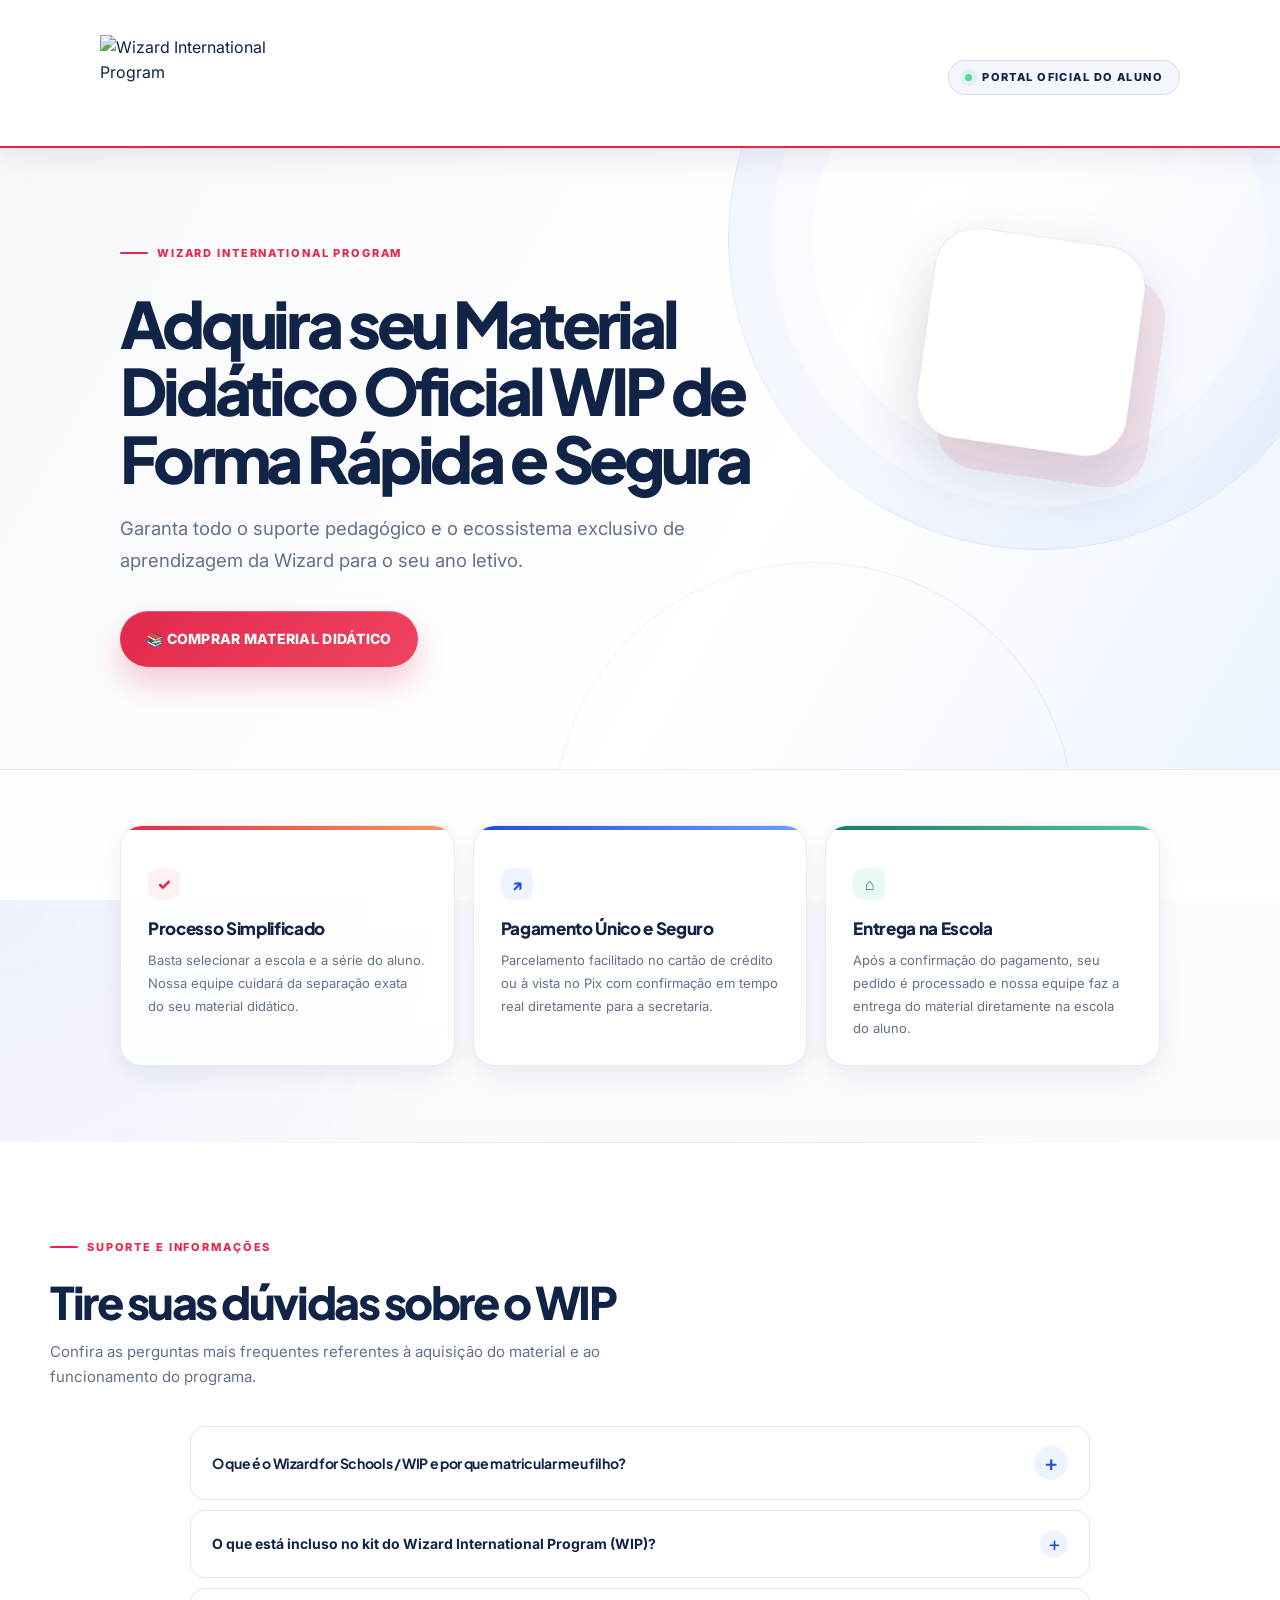
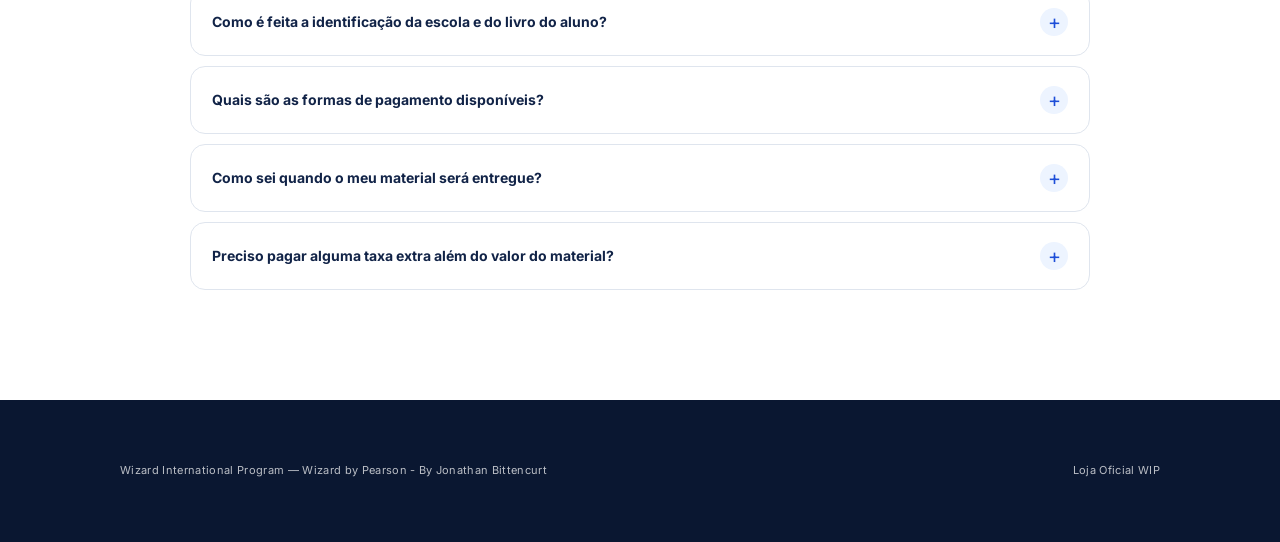
==== compramatricula.html @ 01f7ece7 "aaa" ====
<!DOCTYPE html>
<html lang="pt-BR">

<head>
  <meta charset="UTF-8">
  <meta name="viewport" content="width=device-width, initial-scale=1.0">
  <title>Material Didático WIP | Wizard by Pearson</title>
  <link rel="preconnect" href="https://fonts.googleapis.com">
  <link rel="preconnect" href="https://fonts.gstatic.com" crossorigin>
  <link
    href="https://fonts.googleapis.com/css2?family=Inter:wght@400;500;600;700&family=Plus+Jakarta+Sans:wght@600;700;800&display=swap"
    rel="stylesheet">
  <style>
    /* Landing Page Styles */
    .hero-landing {
      padding: 60px 20px 80px;
      background: linear-gradient(180deg, #f8fafc 0%, #ffffff 100%);
      text-align: center;
      border-bottom: 1px solid var(--line);
    }

    .hero-landing h1 {
      font-size: 36px;
      color: var(--navy);
      line-height: 1.25;
      max-width: 720px;
      margin: 16px auto;
    }

    .hero-landing p {
      font-size: 18px;
      color: var(--gray);
      max-width: 600px;
      margin: 0 auto 32px;
    }

    .cta-button {
      display: inline-block;
      background: var(--red);
      color: #ffffff;
      font-weight: 800;
      font-size: 16px;
      padding: 18px 36px;
      border-radius: 50px;
      text-decoration: none;
      box-shadow: 0 10px 25px rgba(220, 38, 38, 0.25);
      transition: transform 0.2s, box-shadow 0.2s;
      border: none;
      cursor: pointer;
    }

    .cta-button:hover {
      transform: translateY(-2px);
      box-shadow: 0 14px 30px rgba(220, 38, 38, 0.35);
    }

    .features-grid {
      display: grid;
      grid-template-columns: repeat(auto-fit, minmax(280px, 1fr));
      gap: 30px;
      padding: 60px 20px;
    }

    .feature-card {
      background: #ffffff;
      border: 1px solid var(--line);
      border-radius: var(--radius);
      padding: 28px;
      box-shadow: var(--shadow-sm);
    }

    .feature-card h3 {
      font-size: 18px;
      color: var(--navy);
      margin-bottom: 10px;
    }

    .feature-card p {
      font-size: 14px;
      color: var(--gray);
    }

    /* Modal de Cadastro */
    .modal-overlay {
      position: fixed;
      top: 0;
      left: 0;
      right: 0;
      bottom: 0;
      background: rgba(15, 23, 42, 0.6);
      backdrop-filter: blur(4px);
      display: none;
      align-items: center;
      justify-content: center;
      padding: 20px;
      z-index: 1000;
    }

    .modal-overlay.active {
      display: flex;
    }

    .modal-content {
      background: #ffffff;
      border-radius: var(--radius);
      padding: 32px;
      max-width: 520px;
      width: 100%;
      max-height: 90vh;
      overflow-y: auto;
      position: relative;
      box-shadow: var(--shadow-md);
    }

    .modal-close {
      position: absolute;
      top: 16px;
      right: 20px;
      background: none;
      border: none;
      font-size: 24px;
      cursor: pointer;
      color: var(--gray);
    }
  </style>
  <link rel="stylesheet" href="styles.css">
</head>

<body>

  <header>
    <div class="wrap nav">
      <a href="index.html" class="logo">
        <img src="images/logodaWIP.png" alt="Wizard International Program" style="height: 85px; width: auto;" />
      </a>
      <span class="track-pill">Portal Oficial do Aluno</span>
    </div>
  </header>

  <!-- SEÇÃO HERO DA LANDING PAGE -->
  <section class="hero-landing">
    <div class="wrap">
      <span class="eyebrow">Wizard International Program</span>
      <h1>Adquira seu Material Didático Oficial WIP de Forma Rápida e Segura</h1>
      <p>Garanta todo o suporte pedagógico e o ecossistema exclusivo de aprendizagem da Wizard para o seu ano letivo.
      </p>
      <button onclick="abrirModalCadastro()" class="cta-button">📚 COMPRAR MATERIAL DIDÁTICO</button>
    </div>
  </section>

  <!-- SEÇÃO DE INFORMAÇÕES / DIFERENCIAIS -->
  <main class="wrap">
    <div class="features-grid">
      <div class="feature-card">
        <h3>Processo Simplificado</h3>
        <p>Basta selecionar a escola e a série do aluno. Nossa equipe cuidará da separação exata do seu material
          didático.</p>
      </div>
      <div class="feature-card">
        <h3>Pagamento Único e Seguro</h3>
        <p>Parcelamento facilitado no cartão de crédito ou à vista no Pix com confirmação em tempo real diretamente para
          a secretaria.</p>
      </div>
      <div class="feature-card">
        <h3>Entrega na Escola</h3>
        <p>Após a confirmação do pagamento, seu pedido é processado e nossa equipe faz a entrega do material diretamente
          na escola do aluno.</p>
      </div>
    </div>
  </main>

  <!-- MODAL COM O FORMULÁRIO DE CADASTRO -->
  <div id="modal-cadastro" class="modal-overlay">
    <div class="modal-content">
      <button class="modal-close" onclick="fecharModalCadastro()">&times;</button>
      <h2 style="font-size: 22px; font-weight: 700; color: var(--navy); margin-bottom: 8px;">Cadastro do Aluno</h2>
      <p style="font-size: 14px; color: var(--gray); margin-bottom: 24px;">Preencha os dados abaixo para identificarmos
        seu pagamento na secretaria.</p>

      <form id="student-register-form" class="card-form" onsubmit="salvarCadastroEIrParaCheckout(event)" novalidate>
        <div style="margin-bottom: 16px;">
          <label for="student-name">Nome completo do aluno *</label>
          <input type="text" id="student-name" placeholder="Ex: João Silva" required>
        </div>

        <div class="row-2" style="margin-bottom: 16px;">
          <div>
            <label for="student-cpf">CPF *</label>
            <input type="text" id="student-cpf" placeholder="000.000.000-00" maxlength="14" required>
          </div>
          <div>
            <label for="student-dob">Data de nascimento *</label>
            <input type="date" id="student-dob" required>
          </div>
        </div>

        <div class="row-2" style="margin-bottom: 16px;">
          <div>
            <label for="unidade">Escola *</label>
            <select id="unidade" name="unidade" required>
              <option value="" disabled selected>Selecione...</option>
              <option value="Escola Fundamental 1">Escola Fundamental</option>
              <!-- Adicione novas opções de escolas aqui -->
            </select>
          </div>
          <div>
            <label for="livro-aluno">Livro do aluno *</label>
            <select id="livro-aluno" name="livro-aluno" required>
              <option value="" disabled selected>Selecione...</option>
              <option value="1º ANO">1º ANO</option>
              <option value="2º ANO">2º ANO</option>
              <option value="3º ANO">3º ANO</option>
              <option value="4º ANO">4º ANO</option>
              <option value="5º ANO">5º ANO</option>
            </select>
          </div>
        </div>

        <div style="border-top: 1px solid var(--line); margin: 20px 0; padding-top: 20px;">
          <div style="margin-bottom: 16px;">
            <label for="resp-name">Nome do responsável *</label>
            <input type="text" id="resp-name" placeholder="Ex: Maria Silva" required>
          </div>

          <div class="row-2">
            <div>
              <label for="resp-phone">WhatsApp *</label>
              <input type="text" id="resp-phone" placeholder="(00) 00000-0000" maxlength="15" required>
            </div>
            <div>
              <label for="resp-email">E-mail *</label>
              <input type="email" id="resp-email" placeholder="seu@email.com" required>
            </div>
          </div>
        </div>

        <button type="submit" class="btn-pay"
          style="margin-top: 15px; width: 100%; font-weight: 800; text-transform: uppercase;">CONTINUAR PARA PAGAMENTO
          →</button>
      </form>
    </div>
  </div>

  <!-- SEÇÃO DE FAQ (TIRE SUAS DÚVIDAS) -->
  <section class="faq-section">
    <div class="wrap">
      <div class="faq-header">
        <span class="section-tag">SUPORTE E INFORMAÇÕES</span>
        <h2>Tire suas dúvidas sobre o WIP</h2>
        <p>Confira as perguntas mais frequentes referentes à aquisição do material e ao funcionamento do programa.</p>
      </div>

      <!-- SEÇÃO: O QUE É O WIP -->
      <section class="wip-about-section">
        <div class="wrap">
          <div class="wip-about-card collapsed">
            <div class="wip-about-header" onclick="toggleWipAccordion()" style="cursor: pointer;">
              <h2>O que é o Wizard for Schools / WIP e por que matricular meu filho?</h2>
              <span class="wip-toggle-icon" id="wipIcon">+</span>
            </div>

            <p class="wip-about-desc">
              O <strong>Wizards for Schools</strong> (também conhecido como <strong>WIP - Wizard International
                Program</strong>) é um programa de carga horária estendida de inglês com metodologia desenvolvida para
              atender desde a <strong>Educação Infantil ao Ensino Médio</strong>, ensinando as 4 habilidades do idioma
              com autonomia desde as primeiras aulas.
            </p>

            <div class="wip-grid">
              <div class="wip-feature-box">
                <div class="wip-icon-wrapper">
                  <svg viewBox="0 0 24 24" fill="none" stroke="currentColor" stroke-width="2">
                    <path d="M13 2L3 14h9l-1 8 10-12h-9l1-8z" />
                  </svg>
                </div>
                <div>
                  <h3>Resultados Rápidos</h3>
                  <p>Resultados mensuráveis e perceptíveis no progresso do aluno.</p>
                </div>
              </div>

              <div class="wip-feature-box">
                <div class="wip-icon-wrapper">
                  <svg viewBox="0 0 24 24" fill="none" stroke="currentColor" stroke-width="2">
                    <circle cx="12" cy="12" r="10" />
                    <polyline points="12 6 12 12 16 14" />
                  </svg>
                </div>
                <div>
                  <h3>Imersão Cultural</h3>
                  <p>Aulas dinâmicas com imersão cultural até 5x na semana.</p>
                </div>
              </div>

              <div class="wip-feature-box">
                <div class="wip-icon-wrapper">
                  <svg viewBox="0 0 24 24" fill="none" stroke="currentColor" stroke-width="2">
                    <path d="M3 9l9-7 9 7v11a2 2 0 0 1-2 2H5a2 2 0 0 1-2-2z" />
                    <polyline points="9 22 9 12 15 12 15 22" />
                  </svg>
                </div>
                <div>
                  <h3>Comodidade Total</h3>
                  <p>Aulas com qualidade Wizard diretamente dentro da escola.</p>
                </div>
              </div>

              <div class="wip-feature-box">
                <div class="wip-icon-wrapper">
                  <svg viewBox="0 0 24 24" fill="none" stroke="currentColor" stroke-width="2">
                    <polygon
                      points="12 2 15.09 8.26 22 9.27 17 14.14 18.18 21.02 12 17.77 5.82 21.02 7 14.14 2 9.27 8.91 8.26 12 2" />
                  </svg>
                </div>
                <div>
                  <h3>Metodologia Exclusiva</h3>
                  <p>Metodologia comprovada da Wizard by Pearson.</p>
                </div>
              </div>

              <div class="wip-feature-box">
                <div class="wip-icon-wrapper">
                  <svg viewBox="0 0 24 24" fill="none" stroke="currentColor" stroke-width="2">
                    <path d="M17 21v-2a4 4 0 0 0-4-4H5a4 4 0 0 0-4 4v2" />
                    <circle cx="9" cy="7" r="4" />
                    <path d="M23 21v-2a4 4 0 0 0-3-3.87" />
                    <path d="M16 3.13a4 4 0 0 1 0 7.75" />
                  </svg>
                </div>
                <div>
                  <h3>Professores Qualificados</h3>
                  <p>Corpo docente treinado pela equipe pedagógica da Wizard.</p>
                </div>
              </div>

              <div class="wip-feature-box">
                <div class="wip-icon-wrapper">
                  <svg viewBox="0 0 24 24" fill="none" stroke="currentColor" stroke-width="2">
                    <path d="M12 22s8-4 8-10V5l-8-3-8 3v7c0 6 8 10 8 10z" />
                  </svg>
                </div>
                <div>
                  <h3>Avaliação Internacional</h3>
                  <p>Testes de acompanhamento e certificação do progresso do inglês.</p>
                </div>
              </div>
            </div>

            <div class="wip-highlight-card">
              <div class="wip-highlight-title">
                <svg viewBox="0 0 24 24" fill="none" stroke="currentColor" stroke-width="2">
                  <path
                    d="M8.5 14.5A2.5 2.5 0 0 0 11 12c0-1.38-.5-2-1-3-1.072-2.143-.224-4.054 2-6 .5 2.5 2 4.9 4 6.5 2 1.6 3 3.5 3 5.5a7 7 0 1 1-14 0c0-1.153.433-2.294 1-3a2.5 2.5 0 0 0 2.5 2.5z" />
                </svg>
                Tudo isso sem sair da escola!
              </div>
              <p>O Wizards for Schools facilita a adaptação à rotina escolar, garantindo ensino de qualidade e um futuro
                repleto de oportunidades.</p>
            </div>

          </div>
        </div>
      </section>

      <div class="faq-container">
        <div class="faq-item">
          <button class="faq-question" onclick="toggleFaq(this)">
            <span>O que está incluso no kit do Wizard International Program (WIP)?</span>
            <span class="faq-icon">+</span>
          </button>
          <div class="faq-answer">
            <p>O kit contempla todo o material didático exclusivo utilizado ao longo do módulo do programa WIP,
              garantindo que o aluno acompanhe as aulas de forma completa com conteúdo oficial Pearson.</p>
          </div>
        </div>

        <div class="faq-item">
          <button class="faq-question" onclick="toggleFaq(this)">
            <span>Como é feita a identificação da escola e do livro do aluno?</span>
            <span class="faq-icon">+</span>
          </button>
          <div class="faq-answer">
            <p>No momento da solicitação neste portal, você informa o nome do aluno, seleciona a Escola e o livro
              correspondente a classificação(1º ao 5º). Com esses dados, nossa equipe faz a validação e organiza a
              entrega diretamente na escola.</p>
          </div>
        </div>

        <div class="faq-item">
          <button class="faq-question" onclick="toggleFaq(this)">
            <span>Quais são as formas de pagamento disponíveis?</span>
            <span class="faq-icon">+</span>
          </button>
          <div class="faq-answer">
            <p>Você pode realizar o pagamento único de forma simples e rápida através de PIX com aprovação imediata ou
              via Cartão de Crédito na tela de checkout.</p>
          </div>
        </div>

        <div class="faq-item">
          <button class="faq-question" onclick="toggleFaq(this)">
            <span>Como sei quando o meu material será entregue?</span>
            <span class="faq-icon">+</span>
          </button>
          <div class="faq-answer">
            <p>Assim que o pagamento for confirmado, o material didático será preparado para entrega diretamente na
              escola aluno.</p>
          </div>
        </div>

        <div class="faq-item">
          <button class="faq-question" onclick="toggleFaq(this)">
            <span>Preciso pagar alguma taxa extra além do valor do material?</span>
            <span class="faq-icon">+</span>
          </button>
          <div class="faq-answer">
            <p>Não. O valor pago durante este procedimento cobre integralmente a taxa do material didático selecionado,
              sem nenhum custo oculto adicional.</p>
          </div>
        </div>
      </div>
    </div>
  </section>

  <footer>
    <div class="wrap footer-row">
      <span>Wizard International Program — Wizard by Pearson - By Jonathan Bittencurt</span>
      <span>Loja Oficial WIP</span>
    </div>
  </footer>

  <script>
    function abrirModalCadastro() {
      document.getElementById('modal-cadastro').classList.add('active');
    }

    function fecharModalCadastro() {
      document.getElementById('modal-cadastro').classList.remove('active');
    }

    // Máscaras rápidas
    document.getElementById('student-cpf').addEventListener('input', e => {
      let v = e.target.value.replace(/\D/g, '');
      v = v.replace(/(\d{3})(\d)/, '$1.$2');
      v = v.replace(/(\d{3})(\d)/, '$1.$2');
      v = v.replace(/(\d{3})(\d{1,2})$/, '$1-$2');
      e.target.value = v;
    });

    document.getElementById('resp-phone').addEventListener('input', e => {
      let v = e.target.value.replace(/\D/g, '');
      v = v.replace(/^(\d{2})(\d)/g, '($1) $2');
      v = v.replace(/(\d{5})(\d)/, '$1-$2');
      e.target.value = v;
    });

    function salvarCadastroEIrParaCheckout(e) {
      e.preventDefault();
      const form = document.getElementById('student-register-form');
      const inputs = form.querySelectorAll('input, select');
      let valido = true;

      inputs.forEach(input => {
        if (!input.value.trim()) {
          input.style.borderColor = 'var(--red)';
          valido = false;
        } else {
          input.style.borderColor = 'var(--line)';
        }
      });
      if (!valido) return;

      const alunoData = {
        nome: document.getElementById('student-name').value,
        cpf: document.getElementById('student-cpf').value,
        nascimento: document.getElementById('student-dob').value,
        escola: document.getElementById('unidade').value,
        livro: document.getElementById('livro-aluno').value,
        responsavel: document.getElementById('resp-name').value,
        whatsapp: document.getElementById('resp-phone').value,
        email: document.getElementById('resp-email').value,
        dataCadastro: new Date().toLocaleDateString('pt-BR')
      };

      localStorage.setItem('aluno_pendente', JSON.stringify(alunoData));
      window.location.href = 'checkout.html';
    }

    function toggleFaq(button) {
      const item = button.parentElement;
      document.querySelectorAll('.faq-item').forEach(otherItem => {
        if (otherItem !== item) {
          otherItem.classList.remove('active');
        }
      });
      item.classList.toggle('active');
    }

    function toggleWipAccordion() {
      const card = document.querySelector('.wip-about-card');
      const icon = document.getElementById('wipIcon');
      card.classList.toggle('collapsed');
      if (card.classList.contains('collapsed')) {
        icon.innerText = '+';
      } else {
        icon.innerText = '−';
      }
    }
  </script>
</body>

</html>
---- styles.css ----
@import url(https://fonts.googleapis.com/css?family=Open+Sans);
#cssmenu,
#cssmenu ul,
#cssmenu ul li,
#cssmenu ul li a,
#cssmenu #menu-button {
  margin: 0;
  padding: 0;
  border: 0;
  list-style: none;
  line-height: 1;
  display: block;
  position: relative;
  -webkit-box-sizing: border-box;
  -moz-box-sizing: border-box;
  box-sizing: border-box;
}
#cssmenu:after,
#cssmenu > ul:after {
  content: ".";
  display: block;
  clear: both;
  visibility: hidden;
  line-height: 0;
  height: 0;
}
#cssmenu #menu-button {
  display: none;
}
#cssmenu {
  width: auto;
  font-family: 'Open Sans', sans-serif;
  line-height: 1;
  background: #ffffff;
}
#menu-line {
  position: absolute;
  top: 0;
  left: 0;
  height: 3px;
  background: #009ae1;
  -webkit-transition: all 0.25s ease-out;
  -moz-transition: all 0.25s ease-out;
  -ms-transition: all 0.25s ease-out;
  -o-transition: all 0.25s ease-out;
  transition: all 0.25s ease-out;
}

#cssmenu > ul > li > a {
  padding: 20px;
  font-size: 14px;
  text-decoration: none;
  text-transform: uppercase;
  font-weight: bold;
  text-align: center;
  color: #000000;
  -webkit-transition: color .2s ease;
  -moz-transition: color .2s ease;
  -ms-transition: color .2s ease;
  -o-transition: color .2s ease;
  transition: color .2s ease;
}
#cssmenu > ul > li:hover > a,
#cssmenu > ul > li.active > a {
  color: #009ae1;
}
#cssmenu > ul > li.has-sub > a {
  padding-right: 25px;
}
#cssmenu > ul > li.has-sub > a::after {
  position: absolute;
  top: 21px;
  right: 10px;
  width: 4px;
  height: 4px;
  border-bottom: 1px solid #000000;
  border-right: 1px solid #000000;
  content: "";
  -webkit-transform: rotate(45deg);
  -moz-transform: rotate(45deg);
  -ms-transform: rotate(45deg);
  -o-transform: rotate(45deg);
  transform: rotate(45deg);
  -webkit-transition: border-color 0.2s ease;
  -moz-transition: border-color 0.2s ease;
  -ms-transition: border-color 0.2s ease;
  -o-transition: border-color 0.2s ease;
  transition: border-color 0.2s ease;
}
#cssmenu > ul > li.has-sub:hover > a::after {
  border-color: #009ae1;
}
#cssmenu ul ul {
  position: absolute;
  left: -9999px;
}
#cssmenu li:hover > ul {
  left: auto;
}
#cssmenu.align-right li:hover > ul {
  right: 0;
}
#cssmenu ul ul ul {
  margin-left: 100%;
  top: 0;
}
#cssmenu.align-right ul ul ul {
  margin-left: 0;
  margin-right: 100%;
}
#cssmenu ul ul li {
  height: 0;
  -webkit-transition: height .2s ease;
  -moz-transition: height .2s ease;
  -ms-transition: height .2s ease;
  -o-transition: height .2s ease;
  transition: height .2s ease;
}
#cssmenu ul li:hover > ul > li {
  height: 32px;
}
#cssmenu ul ul li a {
  padding: 10px 20px;
  width: 220px;
  font-size: 14px;
  background: #0b3960;
  text-decoration: none;
  color: #dddddd;
  -webkit-transition: color .2s ease;
  -moz-transition: color .2s ease;
  -ms-transition: color .2s ease;
  -o-transition: color .2s ease;
  transition: color .2s ease;
}
#cssmenu ul ul li:hover > a,
#cssmenu ul ul li a:hover {
  color: #ffffff;
}
#cssmenu ul ul li.has-sub > a::after {
  position: absolute;
  top: 13px;
  right: 10px;
  width: 4px;
  height: 4px;
  border-bottom: 1px solid #dddddd;
  border-right: 1px solid #dddddd;
  content: "";
  -webkit-transform: rotate(-45deg);
  -moz-transform: rotate(-45deg);
  -ms-transform: rotate(-45deg);
  -o-transform: rotate(-45deg);
  transform: rotate(-45deg);
  -webkit-transition: border-color 0.2s ease;
  -moz-transition: border-color 0.2s ease;
  -ms-transition: border-color 0.2s ease;
  -o-transition: border-color 0.2s ease;
  transition: border-color 0.2s ease;
}
#cssmenu.align-right ul ul li.has-sub > a::after {
  right: auto;
  left: 10px;
  border-bottom: 0;
  border-right: 0;
  border-top: 1px solid #dddddd;
  border-left: 1px solid #dddddd;
}
#cssmenu ul ul li.has-sub:hover > a::after {
  border-color: #ffffff;
}
@media all and (max-width: 768px), only screen and (-webkit-min-device-pixel-ratio: 2) and (max-width: 1024px), only screen and (min--moz-device-pixel-ratio: 2) and (max-width: 1024px), only screen and (-o-min-device-pixel-ratio: 2/1) and (max-width: 1024px), only screen and (min-device-pixel-ratio: 2) and (max-width: 1024px), only screen and (min-resolution: 192dpi) and (max-width: 1024px), only screen and (min-resolution: 2dppx) and (max-width: 1024px) {
  #cssmenu {
    width: 100%;
  }
  #cssmenu ul {
    width: 100%;
    display: none;
  }
  #cssmenu.align-center > ul,
  #cssmenu.align-right ul ul {
    text-align: left;
  }
  #cssmenu ul li,
  #cssmenu ul ul li,
  #cssmenu ul li:hover > ul > li {
    width: 100%;
    height: auto;
    border-top: 1px solid rgba(120, 120, 120, 0.15);
  }
  #cssmenu ul li a,
  #cssmenu ul ul li a {
    width: 100%;
  }
  #cssmenu > ul > li,
  #cssmenu.align-center > ul > li,
  #cssmenu.align-right > ul > li {
    float: none;
    display: block;
  }
  #cssmenu ul ul li a {
    padding: 20px 20px 20px 30px;
    font-size: 12px;
    color: #000000;
    background: none;
  }
  #cssmenu ul ul li:hover > a,
  #cssmenu ul ul li a:hover {
    color: #000000;
  }
  #cssmenu ul ul ul li a {
    padding-left: 40px;
  }
  #cssmenu ul ul,
  #cssmenu ul ul ul {
    position: relative;
    left: 0;
    right: auto;
    width: 100%;
    margin: 0;
  }
  #cssmenu > ul > li.has-sub > a::after,
  #cssmenu ul ul li.has-sub > a::after {
    display: none;
  }
  #menu-line {
    display: none;
  }
  #cssmenu #menu-button {
    display: block;
    padding: 20px;
    color: #000000;
    cursor: pointer;
    font-size: 12px;
    text-transform: uppercase;
  }
  #cssmenu #menu-button::after {
    content: '';
    position: absolute;
    top: 20px;
    right: 20px;
    display: block;
    width: 15px;
    height: 2px;
    background: #000000;
  }
  #cssmenu #menu-button::before {
    content: '';
    position: absolute;
    top: 25px;
    right: 20px;
    display: block;
    width: 15px;
    height: 3px;
    border-top: 2px solid #000000;
    border-bottom: 2px solid #000000;
  }
  #cssmenu .submenu-button {
    position: absolute;
    z-index: 10;
    right: 0;
    top: 0;
    display: block;
    border-left: 1px solid rgba(120, 120, 120, 0.15);
    height: 52px;
    width: 52px;
    cursor: pointer;
  }
  #cssmenu .submenu-button::after {
    content: '';
    position: absolute;
    top: 21px;
    left: 26px;
    display: block;
    width: 1px;
    height: 11px;
    background: #000000;
    z-index: 99;
  }
  #cssmenu .submenu-button::before {
    content: '';
    position: absolute;
    left: 21px;
    top: 26px;
    display: block;
    width: 11px;
    height: 1px;
    background: #000000;
    z-index: 99;
  }
  #cssmenu .submenu-button.submenu-opened:after {
    display: none;
  }
}
/* ============================================================
   WIP Loja — Design Corporativo Premium & Mobile Responsive
   ============================================================ */
/* Reset global e correção do rodapé colado ao final */
* {
  margin: 0;
  padding: 0;
  box-sizing: border-box;
}

html, body {
  height: 100%;
}

body {
  display: flex;
  flex-direction: column;
  min-height: 100vh;
  background-color: #0f172a; /* Mesma cor do seu footer (ou #0b1120 / #1e293b) */
}

/* O conteúdo principal cresce para empurrar o footer */
main, .hero-landing, .info-steps-section, .success-container, .admin-wrap {
  flex: 1 0 auto;
}

/* Garante que o footer fique sempre no final absoluto */
footer {
  margin-top: auto;
  width: 100%;
}
:root {
  --navy: #0a0f29;
  --navy-light: #12193e;
  --red: #e01b26;
  --bg-page: #f4f5f7;
  --card-bg: #ffffff;
  --ink: #0f172a;
  --gray: #475569;
  --gray-light: #94a3b8;
  --line: #e2e8f0;
  
  --kids-accent: #0284c7;
  --teens-accent: #e01b26;
  --adults-accent: #d97706;
  
  --radius: 12px;
  --shadow-sm: 0 1px 3px rgba(0,0,0,0.05);
  --shadow-md: 0 10px 25px -5px rgba(10, 15, 41, 0.08);
}

* {
  box-sizing: border-box;
}

html {
  scroll-behavior: smooth;
}

body {
  margin: 0;
  font-family: 'Inter', -apple-system, BlinkMacSystemFont, sans-serif;
  color: var(--ink);
  background: var(--bg-page);
  line-height: 1.6;
  -webkit-font-smoothing: antialiased;
}

h1, h2, h3 {
  font-family: 'Plus Jakarta Sans', sans-serif;
  font-weight: 800;
  line-height: 1.2;
  margin: 0;
  color: var(--navy);
  letter-spacing: -0.02em;
}

a {
  text-decoration: none;
  color: inherit;
}

.wrap {
  max-width: 1080px;
  margin: 0 auto;
  padding: 0 20px;
}

/* ================= HEADER ================= */
header {
  position: sticky;
  top: 0;
  z-index: 50;
  background: var(--navy);
  border-bottom: 4px solid var(--track-accent, var(--red));
  box-shadow: 0 4px 20px rgba(0, 0, 0, 0.2);
}

.nav {
  display: flex;
  align-items: center;
  justify-content: space-between;
  padding: 16px 0;
  gap: 12px;
}

.logo {
  display: flex;
  align-items: center;
  gap: 18px;
  height: 40px;
}

.logo-img {
  height: 30px; /* Logo maior e em destaque */
  width: auto;
  display: block;
}

.logo-word {
  font-family: 'Plus Jakarta Sans', sans-serif;
  font-weight: 800;
  font-size: 22px;
  color: #ffffff;
  padding-left: 14px;
  border-left: 2px solid rgba(255, 255, 255, 0.2);
  line-height: 1;
}

.track-pill {
  font-size: 11.5px;
  font-weight: 700;
  color: #ffffff;
  background: rgba(255, 255, 255, 0.12);
  border: 1px solid rgba(255, 255, 255, 0.2);
  padding: 6px 12px;
  border-radius: 30px;
  text-align: right;
  white-space: nowrap;
}

/* ================= HERO ================= */
.hero {
  background: linear-gradient(135deg, var(--navy) 0%, var(--navy-light) 100%);
  color: #fff;
  padding: 44px 0 52px;
}

.eyebrow {
  color: var(--track-accent, var(--kids-accent));
  font-size: 12px;
  font-weight: 700;
  text-transform: uppercase;
  letter-spacing: 0.1em;
  margin-bottom: 12px;
  display: inline-block;
}

.hero h1 {
  font-size: 28px;
  color: #ffffff;
  margin-bottom: 14px;
  max-width: 680px;
}

.hero p {
  font-size: 15px;
  color: var(--gray-light);
  max-width: 580px;
  margin: 0;
}

/* ================= CORPO PRINCIPAL ================= */
.main-content {
  padding: 32px 20px 60px;
}

.product-grid {
  display: grid;
  grid-template-columns: 1fr;
  gap: 24px;
  margin-bottom: 48px;
}

.product-details {
  background: var(--card-bg);
  padding: 28px;
  border-radius: var(--radius);
  border: 1px solid var(--line);
  box-shadow: var(--shadow-sm);
}

.product-details h2 {
  font-size: 22px;
  margin-bottom: 20px;
  border-bottom: 2px solid var(--bg-page);
  padding-bottom: 12px;
}

.feature-list {
  list-style: none;
  margin: 0;
  padding: 0;
  display: grid;
  gap: 14px;
}

.feature-list li {
  display: flex;
  gap: 12px;
  font-size: 14.5px;
  color: var(--gray);
}

.feature-list li::before {
  content: "•";
  color: var(--track-accent, var(--red));
  font-size: 20px;
  line-height: 1;
}

/* Card de Preço */
.price-card {
  background: var(--card-bg);
  border: 1px solid var(--line);
  padding: 28px;
  border-radius: var(--radius);
  box-shadow: var(--shadow-md);
  position: relative;
  overflow: hidden;
}

.price-card::before {
  content: "";
  position: absolute;
  top: 0;
  left: 0;
  right: 0;
  height: 4px;
  background: var(--track-accent, var(--red));
}

.price-card .badge {
  display: inline-block;
  font-size: 11px;
  font-weight: 700;
  text-transform: uppercase;
  letter-spacing: 0.05em;
  color: var(--track-accent, var(--red));
  background: rgba(0,0,0,0.04);
  padding: 4px 10px;
  border-radius: 4px;
  margin-bottom: 16px;
}

.price-card .price {
  font-size: 38px;
  font-weight: 800;
  font-family: 'Plus Jakarta Sans', sans-serif;
  color: var(--navy);
  line-height: 1;
  margin-bottom: 6px;
}

.price-card .price-note {
  font-size: 13px;
  color: var(--gray-light);
  margin-bottom: 24px;
}

.btn-buy {
  display: block;
  text-align: center;
  background: var(--track-accent, var(--red));
  color: #fff;
  font-weight: 700;
  font-size: 15px;
  padding: 16px;
  border-radius: 8px;
  box-shadow: 0 4px 12px rgba(0, 0, 0, 0.15);
  transition: transform 0.2s, opacity 0.2s;
}

.btn-buy:active {
  transform: scale(0.98);
}

.price-card .secure-note {
  font-size: 12px;
  color: var(--gray-light);
  margin-top: 14px;
  display: flex;
  align-items: center;
  justify-content: center;
  gap: 6px;
}

/* ================= SEÇÃO INSTITUCIONAL ================= */
.about-wip {
  background: var(--card-bg);
  padding: 32px;
  border-radius: var(--radius);
  border: 1px solid var(--line);
  box-shadow: var(--shadow-sm);
}

.about-wip-header {
  margin-bottom: 28px;
}

.about-wip-header h2 {
  font-size: 22px;
  margin-top: 4px;
  margin-bottom: 10px;
}

.about-wip-header p {
  font-size: 14.5px;
  color: var(--gray);
  margin: 0;
}

.about-wip-grid {
  display: grid;
  grid-template-columns: 1fr;
  gap: 16px;
}

.wip-card {
  background: var(--bg-page);
  padding: 20px;
  border-radius: 8px;
  border: 1px solid var(--line);
}

.wip-card h3 {
  font-size: 16px;
  margin-bottom: 6px;
  color: var(--navy);
}

.wip-card p {
  font-size: 13.5px;
  color: var(--gray);
  margin: 0;
}

/* ================= FOOTER ================= */
footer {
  background: var(--navy);
  color: var(--gray-light);
  padding: 28px 0;
  font-size: 13px;
}

.footer-row {
  display: flex;
  flex-direction: column;
  gap: 8px;
  text-align: center;
}
/* ============================================================
   ESTILOS ESPECÍFICOS DO CHECKOUT
   ============================================================ */

.checkout {
  padding: 40px 20px 80px;
}

.checkout h2 {
  font-size: 24px;
  margin-bottom: 24px;
}

.checkout-grid {
  display: grid;
  grid-template-columns: 1fr;
  gap: 32px;
}

/* Abas de Pagamento */
.pay-tabs {
  display: flex;
  background: var(--line);
  padding: 4px;
  border-radius: var(--radius);
  margin-bottom: 24px;
  gap: 4px;
}

.pay-tab {
  flex: 1;
  text-align: center;
  padding: 12px;
  font-family: 'Inter', sans-serif;
  font-weight: 600;
  font-size: 14px;
  background: transparent;
  border: none;
  border-radius: 8px;
  cursor: pointer;
  color: var(--gray);
  transition: all 0.2s ease;
}

.pay-tab.active {
  background: #ffffff;
  color: var(--navy);
  box-shadow: var(--shadow-sm);
  font-weight: 700;
}

/* Esconde e mostra os painéis */
.pay-panel {
  display: none;
  background: #ffffff;
  border: 1px solid var(--line);
  padding: 28px;
  border-radius: var(--radius);
  box-shadow: var(--shadow-sm);
}

.pay-panel.active {
  display: block;
}

/* Formulário de Cartão */
.card-form {
  display: grid;
  gap: 16px;
}

.card-form label {
  display: block;
  font-size: 13px;
  font-weight: 600;
  color: var(--navy);
  margin-bottom: 6px;
}

.card-form input, 
.card-form select {
  width: 100%;
  border: 1px solid var(--line);
  padding: 12px 14px;
  font-family: 'Inter', sans-serif;
  font-size: 14px;
  border-radius: 8px;
  background: #ffffff;
  color: var(--ink);
  outline: none;
  transition: border-color 0.2s;
}

.card-form input:focus, 
.card-form select:focus {
  border-color: var(--navy);
}

.row-2 {
  display: grid;
  grid-template-columns: 1fr 1fr;
  gap: 16px;
}

/* Painel Pix */
.pix-box {
  text-align: center;
  padding: 10px 0;
}

.pix-placeholder {
  width: 180px;
  height: 180px;
  margin: 0 auto 16px;
  background: #f8fafc;
  border: 2px dashed var(--line);
  border-radius: var(--radius);
  display: flex;
  align-items: center;
  justify-content: center;
  font-size: 13px;
  font-weight: 600;
  color: var(--gray-light);
}

.pix-discount {
  font-size: 14px;
  font-weight: 700;
  color: #16a34a;
  margin-bottom: 16px;
}

.pix-code {
  display: flex;
  gap: 8px;
  margin-bottom: 16px;
}

.pix-code input {
  flex: 1;
  font-size: 12px;
  background: var(--bg-page);
  border: 1px solid var(--line);
  padding: 10px;
  border-radius: 8px;
  color: var(--gray);
}

.btn-copy {
  border: 1px solid var(--line);
  background: #ffffff;
  padding: 0 16px;
  font-family: 'Inter', sans-serif;
  font-weight: 600;
  font-size: 13px;
  cursor: pointer;
  border-radius: 8px;
  color: var(--navy);
}

.btn-pay {
  width: 100%;
  background: var(--red);
  color: #ffffff;
  border: none;
  padding: 16px;
  font-family: 'Inter', sans-serif;
  font-weight: 700;
  font-size: 15px;
  cursor: pointer;
  border-radius: 8px;
  margin-top: 8px;
  box-shadow: 0 4px 12px rgba(224, 27, 38, 0.2);
}

/* Resumo do Pedido */
.order-summary {
  border: 1px solid var(--line);
  background: #ffffff;
  padding: 28px;
  border-radius: var(--radius);
  box-shadow: var(--shadow-sm);
  height: fit-content;
}

.order-summary h3 {
  font-size: 18px;
  margin-bottom: 20px;
  border-bottom: 1px solid var(--line);
  padding-bottom: 12px;
}

.order-line {
  display: flex;
  justify-content: space-between;
  font-size: 14px;
  color: var(--gray);
  padding: 10px 0;
  border-bottom: 1px solid var(--line);
}

.order-total {
  display: flex;
  justify-content: space-between;
  font-size: 18px;
  font-weight: 800;
  color: var(--navy);
  padding: 16px 0 12px;
}

.integration-note {
  font-size: 12px;
  color: var(--gray-light);
  background: var(--bg-page);
  padding: 12px;
  border-radius: 6px;
  margin-top: 12px;
  line-height: 1.4;
}

/* Responsivo para Telas Maiores */
@media (min-width: 768px) {
  .checkout-grid {
    grid-template-columns: 1.25fr 0.75fr;
    gap: 40px;
  }
}
/* ================= DESKTOPS E TABLETS ================= */
@media (min-width: 768px) {
  .hero {
    padding: 60px 0 70px;
  }

  .hero h1 {
    font-size: 38px;
  }

  .main-content {
    padding: 48px 20px 80px;
  }

  .product-grid {
    grid-template-columns: 1.15fr 0.85fr;
    gap: 32px;
    align-items: start;
  }

  .about-wip {
    padding: 40px;
  }

  .about-wip-grid {
    grid-template-columns: repeat(3, 1fr);
  }

  .footer-row {
    flex-direction: row;
    justify-content: space-between;
    text-align: left;
  }
}
/* ============================================================
   MODAL DE PROCESSAMENTO / AUTO-REDIRECT
   ============================================================ */

.processing-overlay {
  display: none;
  position: fixed;
  top: 0;
  left: 0;
  width: 100%;
  height: 100%;
  background: rgba(10, 15, 41, 0.85);
  backdrop-filter: blur(4px);
  z-index: 9999;
  align-items: center;
  justify-content: center;
  padding: 20px;
}

.processing-overlay.active {
  display: flex;
}

.processing-card {
  background: #ffffff;
  padding: 36px 28px;
  border-radius: var(--radius);
  max-width: 420px;
  width: 100%;
  text-align: center;
  box-shadow: 0 20px 25px -5px rgba(0, 0, 0, 0.2);
}

.processing-card h3 {
  font-size: 20px;
  color: var(--navy);
  margin: 16px 0 8px;
}

.processing-card p {
  font-size: 14px;
  color: var(--gray);
  margin: 0;
  line-height: 1.5;
}

/* Animação do Spinner */
.spinner {
  width: 48px;
  height: 48px;
  border: 4px solid var(--line);
  border-top-color: var(--red);
  border-radius: 50%;
  margin: 0 auto;
  animation: spin 0.8s linear infinite;
}

@keyframes spin {
  to {
    transform: rotate(360deg);
  }
}
/* ============================================================
   VALIDAÇÃO DE CAMPOS E ANIMAÇÕES
   ============================================================ */

/* Estilo para campos com erro */
.card-form input.input-error,
.card-form select.input-error {
  border: 2px solid #e01b26 !important;
  background-color: #fef2f2;
}

/* Estilo para campos preenchidos corretamente */
.card-form input.input-success,
.card-form select.input-success {
  border: 2px solid #16a34a !important;
  background-color: #f0fdf4;
}

/* Mensagem de erro abaixo do campo */
.error-msg {
  color: #e01b26;
  font-size: 11px;
  font-weight: 600;
  margin-top: 4px;
  display: none;
}

.input-error + .error-msg {
  display: block;
}

/* Animação Shake (Trepidação) */
@keyframes shake {
  0%, 100% { transform: translateX(0); }
  20%, 60% { transform: translateX(-6px); }
  40%, 80% { transform: translateX(6px); }
}

.shake {
  animation: shake 0.4s ease-in-out;
}
/* ============================================================
   MELHORIAS DE CHECKOUT & SEGURANÇA
   ============================================================ */

/* Seções do Formulário */
.form-section-title {
  font-size: 15px;
  font-weight: 700;
  color: var(--navy);
  margin: 20px 0 12px;
  padding-bottom: 6px;
  border-bottom: 1px dashed var(--line);
}

.form-section-title:first-child {
  margin-top: 0;
}

/* Banner de Prova Social */
.trust-banner {
  display: flex;
  align-items: center;
  gap: 12px;
  background: #f8fafc;
  border: 1px solid var(--line);
  padding: 12px 16px;
  border-radius: 8px;
  margin-bottom: 20px;
}

.stars {
  color: #f59e0b;
  font-size: 14px;
  letter-spacing: 2px;
}

.trust-text {
  font-size: 12px;
  color: var(--gray);
  line-height: 1.3;
}

.trust-text strong {
  color: var(--navy);
}

/* Pix Timer */
.pix-timer-box {
  background: #fffbeb;
  border: 1px solid #fef3c7;
  padding: 10px 14px;
  border-radius: 8px;
  font-size: 13px;
  color: #b45309;
  font-weight: 600;
  display: inline-flex;
  align-items: center;
  gap: 6px;
  margin-bottom: 16px;
}

.pix-timer-box span {
  font-family: monospace;
  font-size: 15px;
  font-weight: 700;
  color: #d97706;
}

/* Termos de Aceite */
.terms-group {
  margin: 18px 0 8px;
}

.checkbox-label {
  display: flex;
  align-items: flex-start;
  gap: 10px;
  font-size: 12.5px;
  color: var(--gray);
  cursor: pointer;
  user-select: none;
}

.checkbox-label input {
  width: 16px;
  height: 16px;
  margin-top: 2px;
  accent-color: var(--navy);
  cursor: pointer;
}

/* Selos e Bandeiras de Pagamento */
.payment-badges {
  display: flex;
  flex-direction: column;
  gap: 10px;
  margin-top: 16px;
  padding-top: 16px;
  border-top: 1px solid var(--line);
  align-items: center;
}

.card-flags {
  display: flex;
  gap: 8px;
  font-size: 11px;
  font-weight: 700;
  color: var(--gray-light);
  letter-spacing: 0.05em;
}

.card-flag-item {
  background: #f1f5f9;
  border: 1px solid var(--line);
  padding: 4px 8px;
  border-radius: 4px;
  color: var(--navy);
  font-size: 11px;
}

.ssl-badge {
  display: flex;
  align-items: center;
  gap: 6px;
  font-size: 11.5px;
  color: #16a34a;
  font-weight: 600;
}

/* Botão Secundário do Pix */
.btn-pay-secondary {
  width: 100%;
  background: transparent;
  border: 2px solid var(--navy);
  color: var(--navy);
  padding: 12px;
  font-family: 'Inter', sans-serif;
  font-weight: 700;
  font-size: 14px;
  cursor: pointer;
  border-radius: 8px;
  margin-top: 10px;
  transition: all 0.2s;
}

.btn-pay-secondary:hover {
  background: var(--navy);
  color: #ffffff;
}
/* Header & Navbar Responsivo */
header {
  width: 100%;
  background-color: var(--navy, #0f172a); /* Mantém o fundo escuro do cabeçalho */
  padding-top: 24px; /* <--- ESPAÇO MAIOR ACIMA DA LOGO */
  padding-bottom: 16px;
  border-bottom: 2px solid var(--red, #dc2626);
}

.nav {
  display: flex;
  align-items: center;
  justify-content: space-between;
  gap: 16px;
}

.logo {
  display: flex;
  align-items: center;
}

.logo-img {
  max-height: 48px; /* Controla a altura da logo para não estourar */
  width: auto;
  object-fit: contain;
}

/* Responsividade para Celulares e Telas Menores */
@media (max-width: 640px) {
  header {
    padding-top: 20px; /* Mantém um respiro bom no mobile */
    padding-bottom: 14px;
  }

  .nav {
    flex-direction: column; /* Em telas muito pequenas, empilha logo e pill se necessário */
    align-items: center;
    gap: 12px;
  }

  .logo-img {
    max-height: 38px; /* Reduz levemente a logo em telas pequenas */
  }

  .track-pill {
    font-size: 12px;
    padding: 4px 12px;
  }
}
/* ===================================================
   SEÇÃO DE FAQ (TIRE SUAS DÚVIDAS)
   =================================================== */
.faq-section {
  padding: 60px 0;
  background-color: #f8fafc;
  border-top: 1px solid var(--line, #e2e8f0);
}

.faq-header {
  text-align: center;
  max-width: 650px;
  margin: 0 auto 40px;
}

.section-tag {
  color: var(--red, #dc2626);
  font-weight: 800;
  font-size: 12px;
  letter-spacing: 1px;
  text-transform: uppercase;
  display: block;
  margin-bottom: 8px;
}

.faq-header h2 {
  font-size: 28px;
  color: var(--navy, #0f172a);
  font-weight: 800;
  margin-bottom: 12px;
}

.faq-header p {
  color: var(--gray, #64748b);
  font-size: 15px;
}

.faq-container {
  max-width: 760px;
  margin: 0 auto;
  display: flex;
  flex-direction: column;
  gap: 12px;
}

.faq-item {
  background: #ffffff;
  border: 1px solid var(--line, #e2e8f0);
  border-radius: 8px;
  overflow: hidden;
  box-shadow: 0 1px 3px rgba(0, 0, 0, 0.05);
  transition: border-color 0.2s;
}

.faq-question {
  width: 100%;
  padding: 18px 20px;
  background: transparent;
  border: none;
  text-align: left;
  font-family: inherit;
  font-size: 15px;
  font-weight: 700;
  color: var(--navy, #0f172a);
  display: flex;
  justify-content: space-between;
  align-items: center;
  cursor: pointer;
}

.faq-question:hover {
  background-color: #f1f5f9;
}

.faq-icon {
  font-size: 20px;
  font-weight: 700;
  color: var(--red, #dc2626);
  transition: transform 0.3s ease;
}

.faq-answer {
  max-height: 0;
  overflow: hidden;
  transition: max-height 0.3s ease, padding 0.3s ease;
  background-color: #ffffff;
  padding: 0 20px;
}

.faq-answer p {
  font-size: 14px;
  color: var(--gray, #64748b);
  line-height: 1.6;
  padding-bottom: 18px;
}

/* Estado ativo (Aberto) */
.faq-item.active .faq-answer {
  max-height: 200px;
}

.faq-item.active .faq-icon {
  transform: rotate(45deg); /* Transforma o + em um X */
}

.faq-item.active {
  border-color: #cbd5e1;
}
/* ===================================================
   SEÇÃO O QUE É O WIP (DESIGN EXECUTIVO)
   =================================================== */
/* ===================================================
   SEÇÃO O QUE É O WIP (MESMA LARGURA DAS PERGUNTAS)
   =================================================== */
.wip-about-section {
  padding: 12px 0;
  background-color: #f8fafc;
}

.wip-about-card {
  max-width: 760px; /* Alinha perfeitamente com a largura do FAQ abaixo */
  margin: 0 auto;
  background: #ffffff;
  border: 1px solid #ef4444;
  border-radius: 8px;
  padding: 14px 20px;
  box-shadow: 0 1px 3px rgba(0, 0, 0, 0.05);
  transition: all 0.2s ease;
}

.wip-about-header {
  display: flex;
  justify-content: space-between;
  align-items: center;
}

.wip-about-header h2 {
  font-size: 14.5px; /* Tamanho discreto e proporcional */
  color: var(--navy, #0f172a);
  font-weight: 700;
  margin: 0;
  line-height: 1.4;
}

.wip-toggle-icon {
  font-size: 18px;
  font-weight: 700;
  color: #ef4444;
  user-select: none;
  margin-left: 12px;
}

/* Esconde todo o conteúdo interno quando estiver 'collapsed' */
.wip-about-card.collapsed .wip-about-desc,
.wip-about-card.collapsed .wip-grid,
.wip-about-card.collapsed .wip-highlight-card {
  display: none;
}

.wip-about-desc {
  font-size: 13px;
  color: #475569;
  line-height: 1.5;
  margin: 16px 0 14px;
}

.wip-grid {
  display: grid;
  grid-template-columns: 1fr 1fr;
  gap: 10px;
  margin-bottom: 14px;
}

.wip-feature-box {
  background: #f8fafc;
  border: 1px solid #e2e8f0;
  border-radius: 6px;
  padding: 10px 12px;
  display: flex;
  align-items: center;
  gap: 10px;
}

.wip-icon-wrapper {
  width: 28px;
  height: 28px;
  background: #e2e8f0;
  border-radius: 6px;
  display: flex;
  align-items: center;
  justify-content: center;
  flex-shrink: 0;
}

.wip-icon-wrapper svg {
  width: 14px;
  height: 14px;
  stroke: var(--navy, #0f172a);
}

.wip-feature-box h3 {
  font-size: 12.5px;
  color: var(--navy, #0f172a);
  font-weight: 700;
  margin-bottom: 2px;
}

.wip-feature-box p {
  font-size: 11.5px;
  color: #64748b;
  line-height: 1.3;
  margin: 0;
}

.wip-highlight-card {
  background: var(--navy, #0f172a);
  border-left: 4px solid #ef4444;
  border-radius: 6px;
  padding: 12px 14px;
  color: #ffffff;
}

.wip-highlight-title {
  font-size: 13px;
  font-weight: 700;
  color: #fbbf24;
  display: flex;
  align-items: center;
  gap: 6px;
  margin-bottom: 4px;
}

.wip-highlight-title svg {
  width: 14px;
  height: 14px;
  stroke: #fbbf24;
}

.wip-highlight-card p {
  font-size: 12px;
  color: #cbd5e1;
  line-height: 1.4;
  margin: 0;
}

@media (max-width: 600px) {
  .wip-grid {
    grid-template-columns: 1fr;
  }
}

.wip-highlight-title {
  font-size: 16px;
  font-weight: 800;
  color: #fbbf24; /* Amarelo elegante para o título do destaque */
  display: flex;
  align-items: center;
  gap: 10px;
  margin-bottom: 8px;
}

.wip-highlight-title svg {
  width: 20px;
  height: 20px;
  stroke: #fbbf24;
}

.wip-highlight-card p {
  font-size: 14px;
  color: #cbd5e1;
  line-height: 1.5;
  margin: 0;
}

/* Responsividade Mobile */
@media (max-width: 768px) {
  .wip-grid {
    grid-template-columns: 1fr;
  }
  .wip-about-card {
    padding: 20px;
  }
  .wip-about-header h2 {
    font-size: 18px;
  }
}
/* Transição e controle de abertura do Accordion WIP */
.wip-toggle-icon {
  font-size: 24px;
  font-weight: 700;
  color: #ef4444;
  user-select: none;
  transition: transform 0.2s ease;
}

/* Esconde o conteúdo quando colapsado */
.wip-about-card.collapsed .wip-about-desc,
.wip-about-card.collapsed .wip-grid,
.wip-about-card.collapsed .wip-highlight-card {
  display: none;
}

/* Ajusta o padding do card quando estiver fechado */
.wip-about-card.collapsed {
  padding-bottom: 20px;
}
/* ===================================================
   PAINEL DA SECRETARIA (ESTILO PROFISSIONAL)
   =================================================== */
.admin-body {
  background-color: #f1f5f9;
}

.admin-header {
  background: var(--navy, #0f172a);
  padding: 14px 0;
  border-bottom: 3px solid var(--red, #dc2626);
}

.admin-badge {
  display: flex;
  align-items: center;
  gap: 8px;
  color: #ffffff;
  font-size: 13px;
  font-weight: 700;
  background: rgba(255, 255, 255, 0.1);
  padding: 6px 14px;
  border-radius: 20px;
}

.status-dot {
  width: 8px;
  height: 8px;
  background-color: #22c55e;
  border-radius: 50%;
}

.admin-main {
  padding: 30px 20px;
}

.admin-topbar {
  display: flex;
  justify-content: space-between;
  align-items: center;
  margin-bottom: 24px;
}

.admin-topbar h2 {
  font-size: 22px;
  color: var(--navy, #0f172a);
  font-weight: 800;
}

.admin-topbar p {
  font-size: 14px;
  color: #64748b;
  margin-top: 2px;
}

.btn-refresh {
  display: inline-flex;
  align-items: center;
  gap: 8px;
  background: #ffffff;
  color: #334155;
  border: 1px solid #cbd5e1;
  padding: 8px 16px;
  border-radius: 6px;
  font-size: 13px;
  font-weight: 600;
  cursor: pointer;
  box-shadow: 0 1px 2px rgba(0, 0, 0, 0.05);
  transition: all 0.2s ease;
}

.btn-refresh:hover {
  background: #f8fafc;
  border-color: #94a3b8;
  color: var(--navy, #0f172a);
}

.btn-refresh:active {
  transform: scale(0.98);
}

/* Ícone SVG */
.icon-refresh {
  transition: transform 0.4s ease;
  color: #64748b;
}

.btn-refresh:hover .icon-refresh {
  color: var(--navy, #0f172a);
}

/* Classe de animação aplicada via JS */
.btn-refresh.spinning .icon-refresh {
  animation: spin 0.6s linear;
}

@keyframes spin {
  from { transform: rotate(0deg); }
  to { transform: rotate(360deg); }
}

/* KPIs Grid */
.kpi-grid {
  display: grid;
  grid-template-columns: repeat(auto-fit, minmax(220px, 1fr));
  gap: 16px;
  margin-bottom: 24px;
}

.kpi-card {
  background: #ffffff;
  padding: 18px 20px;
  border-radius: 10px;
  border: 1px solid #e2e8f0;
  box-shadow: 0 1px 3px rgba(0,0,0,0.03);
}

.kpi-title {
  display: block;
  font-size: 12px;
  font-weight: 700;
  color: #64748b;
  text-transform: uppercase;
  margin-bottom: 6px;
}

.kpi-value {
  font-size: 26px;
  font-weight: 800;
  color: var(--navy, #0f172a);
}

.kpi-success .kpi-value { color: #16a34a; }
.kpi-warning .kpi-value { color: #d97706; }

/* Filtros */
.admin-filters {
  display: flex;
  gap: 12px;
  margin-bottom: 16px;
}

.admin-filters input {
  flex: 1;
  padding: 10px 14px;
  border: 1px solid #cbd5e1;
  border-radius: 6px;
  font-size: 14px;
}

.admin-filters select {
  width: 200px;
  padding: 10px 14px;
  border: 1px solid #cbd5e1;
  border-radius: 6px;
  font-size: 14px;
  background: #ffffff;
}

/* Tabela */
.table-container {
  background: #ffffff;
  border: 1px solid #e2e8f0;
  border-radius: 10px;
  overflow-x: auto;
  box-shadow: 0 1px 3px rgba(0,0,0,0.03);
}

.admin-table {
  width: 100%;
  border-collapse: collapse;
  text-align: left;
  font-size: 13.5px;
}

.admin-table th {
  background: #f8fafc;
  padding: 12px 16px;
  font-weight: 700;
  color: #475569;
  border-bottom: 1px solid #e2e8f0;
  white-space: nowrap;
}

.admin-table td {
  padding: 14px 16px;
  border-bottom: 1px solid #f1f5f9;
  color: #334155;
}

.cell-main {
  font-weight: 700;
  color: var(--navy, #0f172a);
}

.cell-sub {
  font-size: 12px;
  color: #64748b;
  margin-top: 2px;
}

.badge-status {
  padding: 4px 8px;
  border-radius: 4px;
  font-size: 12px;
  font-weight: 700;
}

.badge-pay {
  background: #dcfce7;
  color: #15803d;
}

.select-saf {
  padding: 6px 10px;
  border-radius: 6px;
  border: 1px solid #cbd5e1;
  font-size: 12px;
  font-weight: 600;
  background: #f8fafc;
  cursor: pointer;
}

.btn-delete {
  background: transparent;
  border: none;
  cursor: pointer;
  font-size: 16px;
  opacity: 0.6;
  transition: opacity 0.2s;
}

.btn-delete:hover {
  opacity: 1;
}

.empty-state {
  padding: 40px;
  text-align: center;
  color: #94a3b8;
  font-size: 14px;
}
.logo img {
  height: 60px; /* Aumenta o tamanho */
  width: auto;
  filter: none; /* Remove a inversão total para voltar as cores do brasão */
}
:root {
  --navy: #112347;
  --navy-deep: #0a1731;
  --blue: #1d4ed8;
  --red: #e3284d;
  --red-dark: #bf1638;
  --ink: #18233b;
  --gray: #647089;
  --muted: #8893a7;
  --line: #dfe5ee;
  --paper: #f7f8fb;
  --white: #ffffff;
  --soft-blue: #edf4ff;
  --soft-red: #fff0f3;
  --radius: 22px;
  --radius-sm: 14px;
  --shadow-sm: 0 8px 24px rgba(17, 35, 71, 0.07);
  --shadow-md: 0 20px 55px rgba(17, 35, 71, 0.16);
  --shadow-lg: 0 30px 80px rgba(8, 23, 49, 0.22);
  --ease-out: cubic-bezier(0.23, 1, 0.32, 1);
}

* {
  box-sizing: border-box;
}

html {
  scroll-behavior: smooth;
}

body {
  margin: 0;
  min-width: 320px;
  color: var(--ink);
  background:
    radial-gradient(circle at 0% 0%, rgba(29, 78, 216, 0.06), transparent 30rem),
    linear-gradient(180deg, #fbfcfe 0%, var(--paper) 44%, #ffffff 100%);
  font-family: Inter, system-ui, -apple-system, BlinkMacSystemFont, "Segoe UI", sans-serif;
  -webkit-font-smoothing: antialiased;
}

body::selection {
  color: var(--white);
  background: var(--red);
}

button,
input,
select {
  font: inherit;
}

button,
a {
  -webkit-tap-highlight-color: transparent;
}

button:focus-visible,
a:focus-visible,
input:focus-visible,
select:focus-visible {
  outline: 3px solid rgba(29, 78, 216, 0.3);
  outline-offset: 3px;
}

.wrap {
  width: min(1180px, calc(100% - 48px));
  margin-inline: auto;
}

header {
  position: relative;
  z-index: 10;
  background: rgba(255, 255, 255, 0.96);
  color: var(--navy);
  box-shadow: 0 1px 0 rgba(17, 35, 71, 0.08), 0 10px 30px rgba(8, 23, 49, 0.08);
  backdrop-filter: blur(12px);
}

.nav {
  display: flex;
  min-height: 106px;
  align-items: center;
  justify-content: space-between;
  gap: 24px;
}

.logo {
  display: inline-flex;
  align-items: center;
  min-height: 72px;
  transition: transform 180ms var(--ease-out), opacity 180ms var(--ease-out);
}

.logo:hover {
  opacity: 0.92;
  transform: translateY(-1px);
}

.logo img {
  display: block;
  max-width: min(230px, 54vw);
  height: 85px;
  width: auto;
  object-fit: contain;
}

.track-pill {
  display: inline-flex;
  align-items: center;
  gap: 10px;
  border: 1px solid rgba(17, 35, 71, 0.12);
  border-radius: 999px;
  padding: 11px 16px;
  color: var(--navy);
  background: #f3f6fc;
  font-size: 11px;
  font-weight: 800;
  letter-spacing: 0.13em;
  line-height: 1;
  text-transform: uppercase;
}

.track-pill::before {
  width: 7px;
  height: 7px;
  border-radius: 999px;
  background: #55d69a;
  box-shadow: 0 0 0 5px rgba(85, 214, 154, 0.12);
  content: "";
}

.hero-landing {
  position: relative;
  isolation: isolate;
  overflow: hidden;
  padding: 88px 0 102px;
  border-bottom: 1px solid rgba(17, 35, 71, 0.08);
  background:
    linear-gradient(120deg, rgba(247, 248, 251, 0.98) 0%, rgba(255, 255, 255, 0.98) 60%, rgba(236, 243, 255, 0.96) 100%);
  text-align: left;
}

.hero-landing::before,
.hero-landing::after {
  position: absolute;
  z-index: -1;
  border: 1px solid rgba(29, 78, 216, 0.12);
  border-radius: 50%;
  content: "";
  pointer-events: none;
}

.hero-landing::before {
  top: -220px;
  right: -70px;
  width: 620px;
  height: 620px;
  box-shadow: inset 0 0 0 42px rgba(29, 78, 216, 0.025), inset 0 0 0 84px rgba(29, 78, 216, 0.02);
}

.hero-landing::after {
  right: 205px;
  bottom: -315px;
  width: 520px;
  height: 520px;
  border-color: rgba(227, 40, 77, 0.1);
}

.hero-landing .wrap {
  position: relative;
}

.hero-landing .wrap::after {
  position: absolute;
  top: 0;
  right: 4%;
  width: 210px;
  height: 210px;
  border-radius: 42px;
  background: #ffffff url("images/logodaWIP.png") center / 82% auto no-repeat;
  box-shadow: 24px 28px 0 rgba(227, 40, 77, 0.1), 0 24px 60px rgba(17, 35, 71, 0.16);
  border: 1px solid rgba(17, 35, 71, 0.08);
  content: "";
  transform: rotate(8deg);
  user-select: none;
}

.eyebrow,
.section-tag {
  display: inline-flex;
  align-items: center;
  gap: 9px;
  color: var(--red);
  font-size: 11px;
  font-weight: 800;
  letter-spacing: 0.17em;
  line-height: 1.3;
  text-transform: uppercase;
}

.eyebrow::before,
.section-tag::before {
  width: 28px;
  height: 2px;
  border-radius: 999px;
  background: currentColor;
  content: "";
}

.hero-landing h1 {
  position: relative;
  z-index: 1;
  max-width: 780px;
  margin: 18px 0 20px;
  color: var(--navy);
  font-family: "Plus Jakarta Sans", Inter, sans-serif;
  font-size: clamp(2.45rem, 5vw, 4.7rem);
  font-weight: 800;
  letter-spacing: -0.065em;
  line-height: 1.05;
}

.hero-landing p {
  position: relative;
  z-index: 1;
  max-width: 610px;
  margin: 0 0 34px;
  color: var(--gray);
  font-size: clamp(1rem, 1.5vw, 1.16rem);
  line-height: 1.75;
}

.cta-button,
.btn-pay {
  position: relative;
  overflow: hidden;
  display: inline-flex;
  align-items: center;
  justify-content: center;
  gap: 9px;
  border: 0;
  border-radius: 999px;
  color: var(--white);
  background: linear-gradient(135deg, var(--red) 0%, #f0445f 100%);
  box-shadow: 0 16px 30px rgba(227, 40, 77, 0.23), inset 0 1px 0 rgba(255, 255, 255, 0.22);
  cursor: pointer;
  font-weight: 800;
  letter-spacing: 0.02em;
  text-decoration: none;
  transition: transform 180ms var(--ease-out), box-shadow 180ms var(--ease-out), background 180ms ease;
}

.cta-button {
  padding: 17px 26px;
  font-size: 14px;
}

.cta-button::after,
.btn-pay::after {
  position: absolute;
  inset: 0;
  background: linear-gradient(100deg, transparent 20%, rgba(255, 255, 255, 0.2) 50%, transparent 80%);
  content: "";
  transform: translateX(-120%);
  transition: transform 500ms var(--ease-out);
}

.cta-button:hover,
.btn-pay:hover {
  background: linear-gradient(135deg, var(--red-dark) 0%, #e93553 100%);
  box-shadow: 0 20px 36px rgba(227, 40, 77, 0.3), inset 0 1px 0 rgba(255, 255, 255, 0.22);
  transform: translateY(-3px);
}

.cta-button:hover::after,
.btn-pay:hover::after {
  transform: translateX(120%);
}

.cta-button:active,
.btn-pay:active {
  transform: scale(0.97);
}

.features-grid {
  position: relative;
  display: grid;
  grid-template-columns: repeat(3, minmax(0, 1fr));
  gap: 18px;
  padding: 55px 0 76px;
}

.feature-card {
  position: relative;
  min-height: 198px;
  overflow: hidden;
  padding: 28px 27px 25px;
  border: 1px solid rgba(17, 35, 71, 0.09);
  border-radius: var(--radius);
  background: rgba(255, 255, 255, 0.84);
  box-shadow: var(--shadow-sm);
  transition: transform 220ms var(--ease-out), box-shadow 220ms var(--ease-out), border-color 220ms ease;
}

.feature-card::before {
  position: absolute;
  top: 0;
  left: 0;
  width: 100%;
  height: 4px;
  background: linear-gradient(90deg, var(--red), #f49b5a);
  content: "";
}

.feature-card:nth-child(2)::before {
  background: linear-gradient(90deg, var(--blue), #67a0ff);
}

.feature-card:nth-child(3)::before {
  background: linear-gradient(90deg, #187a67, #56c79a);
}

.feature-card:hover {
  border-color: rgba(29, 78, 216, 0.2);
  box-shadow: 0 18px 36px rgba(17, 35, 71, 0.11);
  transform: translateY(-5px);
}

.feature-card h3 {
  margin: 14px 0 10px;
  color: var(--navy);
  font-family: "Plus Jakarta Sans", Inter, sans-serif;
  font-size: 17px;
  letter-spacing: -0.02em;
  line-height: 1.3;
}

.feature-card h3::before {
  display: block;
  width: 32px;
  height: 32px;
  margin-bottom: 17px;
  border-radius: 10px;
  color: var(--red);
  background: var(--soft-red);
  content: "✓";
  font-size: 16px;
  font-weight: 800;
  line-height: 32px;
  text-align: center;
}

.feature-card:nth-child(2) h3::before {
  color: var(--blue);
  background: var(--soft-blue);
  content: "↗";
}

.feature-card:nth-child(3) h3::before {
  color: #187a67;
  background: #e9faf4;
  content: "⌂";
}

.feature-card p {
  margin: 0;
  color: var(--gray);
  font-size: 13px;
  line-height: 1.75;
}

/* Modal de Cadastro */
.modal-overlay {
  position: fixed;
  z-index: 1000;
  inset: 0;
  display: none;
  align-items: center;
  justify-content: center;
  padding: 20px;
  background: rgba(8, 23, 49, 0.7);
  backdrop-filter: blur(8px);
}

.modal-overlay.active {
  display: flex;
  animation: overlay-in 180ms ease-out both;
}

.modal-content {
  position: relative;
  width: min(100%, 580px);
  max-height: 90vh;
  overflow-y: auto;
  padding: 34px;
  border: 1px solid rgba(255, 255, 255, 0.65);
  border-radius: 26px;
  background: #ffffff;
  box-shadow: var(--shadow-lg);
  animation: modal-in 260ms var(--ease-out) both;
}

.modal-content::before {
  position: absolute;
  top: 0;
  left: 0;
  width: 100%;
  height: 5px;
  border-radius: 26px 26px 0 0;
  background: linear-gradient(90deg, var(--red), #f49b5a);
  content: "";
}

.modal-close {
  position: absolute;
  top: 18px;
  right: 20px;
  display: grid;
  width: 34px;
  height: 34px;
  place-items: center;
  border: 1px solid var(--line);
  border-radius: 50%;
  color: var(--gray);
  background: #f8fafc;
  cursor: pointer;
  font-size: 23px;
  line-height: 1;
  transition: color 160ms ease, background 160ms ease, transform 160ms ease;
}

.modal-close:hover {
  color: var(--red);
  background: var(--soft-red);
  transform: rotate(90deg);
}

.modal-content h2 {
  padding-right: 42px;
  font-family: "Plus Jakarta Sans", Inter, sans-serif;
  letter-spacing: -0.03em;
}

.card-form label {
  display: block;
  margin-bottom: 8px;
  color: var(--navy);
  font-size: 12px;
  font-weight: 800;
}

.card-form input,
.card-form select {
  width: 100%;
  min-height: 48px;
  border: 1px solid var(--line);
  border-radius: 12px;
  padding: 12px 13px;
  color: var(--ink);
  background: #fbfcfe;
  transition: border-color 160ms ease, box-shadow 160ms ease, background 160ms ease;
}

.card-form input::placeholder {
  color: #a0a9b8;
}

.card-form input:hover,
.card-form select:hover {
  border-color: #bdc9dc;
  background: #ffffff;
}

.card-form input:focus,
.card-form select:focus {
  border-color: var(--blue) !important;
  background: #ffffff;
  box-shadow: 0 0 0 4px rgba(29, 78, 216, 0.1);
  outline: none;
}

.row-2 {
  display: grid;
  grid-template-columns: repeat(2, minmax(0, 1fr));
  gap: 15px;
}

.btn-pay {
  min-height: 52px;
  border-radius: 13px;
  font-size: 13px;
}

/* FAQ / WIP */
.faq-section {
  position: relative;
  padding: 88px 0 110px;
  background: #ffffff;
}

.faq-section::before {
  position: absolute;
  top: 0;
  left: 50%;
  width: min(1040px, calc(100% - 48px));
  height: 1px;
  background: linear-gradient(90deg, transparent, var(--line), transparent);
  content: "";
  transform: translateX(-50%);
}

.faq-header {
  max-width: 720px;
  margin-bottom: 36px;
}

.faq-header h2 {
  margin: 16px 0 12px;
  color: var(--navy);
  font-family: "Plus Jakarta Sans", Inter, sans-serif;
  font-size: clamp(1.9rem, 3.5vw, 3.15rem);
  letter-spacing: -0.055em;
  line-height: 1.08;
}

.faq-header p {
  max-width: 600px;
  margin: 0;
  color: var(--gray);
  font-size: 15px;
  line-height: 1.7;
}

.wip-about-section {
  max-width: 900px;
  margin: 0 auto 10px;
}

.wip-about-section > .wrap {
  width: 100%;
}

.wip-about-card {
  overflow: hidden;
  border: 1px solid rgba(29, 78, 216, 0.13);
  border-radius: 20px;
  background: linear-gradient(135deg, #f4f8ff 0%, #ffffff 72%);
  box-shadow: 0 12px 35px rgba(29, 78, 216, 0.08);
}

.wip-about-card.collapsed {
  border-color: var(--line);
  border-radius: 15px;
  background: #ffffff;
  box-shadow: none;
}

.wip-about-header {
  display: flex;
  align-items: center;
  justify-content: space-between;
  gap: 20px;
  padding: 23px 25px;
}

.wip-about-card.collapsed .wip-about-header {
  min-height: 66px;
  padding: 19px 21px;
}

.wip-about-header h2 {
  margin: 0;
  color: var(--navy);
  font-family: "Plus Jakarta Sans", Inter, sans-serif;
  font-size: clamp(1rem, 2.2vw, 1.3rem);
  letter-spacing: -0.025em;
  line-height: 1.4;
}

.wip-about-card.collapsed .wip-about-header h2 {
  font-size: 14px;
  line-height: 1.45;
}

.wip-toggle-icon {
  display: grid;
  flex: 0 0 auto;
  width: 34px;
  height: 34px;
  place-items: center;
  border-radius: 50%;
  color: var(--blue);
  background: #dce9ff;
  font-size: 22px;
  font-weight: 500;
}

.wip-about-desc,
.wip-grid,
.wip-highlight-card {
  transition: opacity 180ms ease, transform 220ms var(--ease-out);
}

.wip-about-desc {
  margin: 0;
  padding: 0 25px 23px;
  color: var(--gray);
  font-size: 14px;
  line-height: 1.75;
}

.wip-grid {
  display: grid;
  grid-template-columns: repeat(3, minmax(0, 1fr));
  gap: 12px;
  padding: 0 25px 24px;
}

.wip-feature-box {
  display: flex;
  gap: 12px;
  min-height: 96px;
  padding: 15px;
  border: 1px solid rgba(17, 35, 71, 0.08);
  border-radius: 15px;
  background: rgba(255, 255, 255, 0.72);
}

.wip-icon-wrapper {
  display: grid;
  flex: 0 0 auto;
  width: 32px;
  height: 32px;
  place-items: center;
  border-radius: 10px;
  color: var(--blue);
  background: var(--soft-blue);
}

.wip-icon-wrapper svg {
  width: 18px;
  height: 18px;
}

.wip-feature-box h3 {
  margin: 0 0 4px;
  color: var(--navy);
  font-size: 12px;
  line-height: 1.35;
}

.wip-feature-box p {
  margin: 0;
  color: var(--gray);
  font-size: 11px;
  line-height: 1.5;
}

.wip-highlight-card {
  margin: 0 25px 25px;
  padding: 19px 20px;
  border: 1px solid rgba(227, 40, 77, 0.14);
  border-radius: 15px;
  background: linear-gradient(135deg, #fff2f5, #ffffff);
}

.wip-highlight-title {
  display: flex;
  align-items: center;
  gap: 9px;
  color: var(--red-dark);
  font-size: 13px;
  font-weight: 800;
}

.wip-highlight-title svg {
  width: 18px;
  height: 18px;
}

.wip-highlight-card p {
  margin: 8px 0 0;
  color: var(--gray);
  font-size: 12px;
  line-height: 1.65;
}

.wip-about-card.collapsed .wip-about-desc,
.wip-about-card.collapsed .wip-grid,
.wip-about-card.collapsed .wip-highlight-card {
  display: none;
}

.faq-container {
  display: grid;
  gap: 10px;
  max-width: 900px;
  margin: 0 auto;
}

.faq-item {
  overflow: hidden;
  border: 1px solid var(--line);
  border-radius: 15px;
  background: #ffffff;
  transition: border-color 180ms ease, box-shadow 180ms ease;
}

.faq-item:hover,
.faq-item.active {
  border-color: rgba(29, 78, 216, 0.25);
  box-shadow: 0 10px 26px rgba(17, 35, 71, 0.06);
}

.faq-question {
  display: flex;
  width: 100%;
  align-items: center;
  justify-content: space-between;
  gap: 18px;
  padding: 19px 21px;
  border: 0;
  color: var(--navy);
  background: transparent;
  cursor: pointer;
  font-size: 14px;
  font-weight: 700;
  line-height: 1.45;
  text-align: left;
}

.faq-icon {
  display: grid;
  flex: 0 0 auto;
  width: 28px;
  height: 28px;
  place-items: center;
  border-radius: 50%;
  color: var(--blue);
  background: var(--soft-blue);
  font-size: 20px;
  font-weight: 400;
  line-height: 1;
  transition: transform 180ms var(--ease-out), color 180ms ease, background 180ms ease;
}

.faq-item.active .faq-icon {
  color: var(--white);
  background: var(--blue);
  transform: rotate(45deg);
}

.faq-answer {
  display: grid;
  grid-template-rows: 0fr;
  transition: grid-template-rows 220ms var(--ease-out);
}

.faq-answer p {
  min-height: 0;
  overflow: hidden;
  margin: 0;
  padding: 0 21px;
  color: var(--gray);
  font-size: 13px;
  line-height: 1.7;
}

.faq-item.active .faq-answer {
  grid-template-rows: 1fr;
}

.faq-item.active .faq-answer p {
  padding-bottom: 20px;
}

footer {
  background: var(--navy-deep);
  color: rgba(255, 255, 255, 0.72);
}

.footer-row {
  display: flex;
  align-items: center;
  justify-content: space-between;
  gap: 20px;
  min-height: 86px;
  font-size: 11px;
  letter-spacing: 0.03em;
}

@keyframes overlay-in {
  from { opacity: 0; }
  to { opacity: 1; }
}

@keyframes modal-in {
  from { opacity: 0; transform: translateY(12px) scale(0.98); }
  to { opacity: 1; transform: translateY(0) scale(1); }
}

@media (max-width: 920px) {
  .hero-landing .wrap::after {
    right: 2%;
    width: 160px;
    height: 160px;
    background-size: 82% auto;
  }

  .hero-landing h1,
  .hero-landing p {
    max-width: 65%;
  }

  .features-grid {
    grid-template-columns: 1fr;
  }

  .feature-card {
    min-height: auto;
  }

  .wip-grid {
    grid-template-columns: repeat(2, minmax(0, 1fr));
  }
}

@media (max-width: 640px) {
  .wrap {
    width: min(100% - 32px, 540px);
  }

  .nav {
    min-height: 86px;
  }

  .logo {
    min-height: 58px;
  }

  .logo img {
    height: 66px !important;
    max-width: 170px;
  }

  .track-pill {
    padding: 9px 11px;
    font-size: 9px;
    letter-spacing: 0.08em;
  }

  .track-pill::before {
    display: none;
  }

  .hero-landing {
    padding: 64px 0 70px;
  }

  .hero-landing .wrap::after {
    top: auto;
    right: -25px;
    bottom: -36px;
    width: 120px;
    height: 120px;
    border-radius: 28px;
    background-size: 80% auto;
  }

  .hero-landing h1,
  .hero-landing p {
    max-width: 100%;
  }

  .hero-landing h1 {
    margin-top: 15px;
    font-size: clamp(2.35rem, 12vw, 3.5rem);
  }

  .hero-landing p {
    margin-bottom: 26px;
    font-size: 14px;
    line-height: 1.7;
  }

  .cta-button {
    width: 100%;
    padding: 16px 18px;
    font-size: 12px;
  }

  .features-grid {
    gap: 12px;
    padding: 34px 0 55px;
  }

  .feature-card {
    padding: 23px 21px 22px;
  }

  .feature-card h3 {
    margin-top: 9px;
  }

  .faq-section {
    padding: 62px 0 72px;
  }

  .faq-section::before {
    width: calc(100% - 32px);
  }

  .faq-header {
    margin-bottom: 28px;
  }

  .faq-header h2 {
    font-size: 2rem;
  }

  .wip-about-header {
    padding: 18px;
  }

  .wip-about-desc {
    padding: 0 18px 20px;
  }

  .wip-grid {
    grid-template-columns: 1fr;
    padding: 0 18px 20px;
  }

  .wip-highlight-card {
    margin: 0 18px 18px;
  }

  .modal-content {
    padding: 28px 20px 22px;
    border-radius: 21px;
  }

  .row-2 {
    grid-template-columns: 1fr;
    gap: 16px;
  }

  .footer-row {
    min-height: 98px;
    align-items: flex-start;
    flex-direction: column;
    justify-content: center;
    gap: 7px;
  }
}

@media (prefers-reduced-motion: reduce) {
  html {
    scroll-behavior: auto;
  }

  *,
  *::before,
  *::after {
    animation-duration: 0.01ms !important;
    animation-iteration-count: 1 !important;
    transition-duration: 0.01ms !important;
  }
}
/* ============================================================
   CORREÇÃO FINAL — FAQ E CARD WIP
   Cole este bloco por último no seu styles.css
   ============================================================ */

.faq-section {
  padding: 88px 0 110px !important;
  background: #ffffff !important;
  border-top: 0 !important;
}

.faq-section > .wrap {
  width: min(1180px, calc(100% - 48px)) !important;
  max-width: none !important;
  padding: 0 !important;
}

.faq-header {
  max-width: 720px !important;
  margin: 0 0 36px !important;
  text-align: left !important;
}

.faq-header h2 {
  margin: 16px 0 12px !important;
  font-size: clamp(1.9rem, 3.5vw, 3.15rem) !important;
}

.faq-header p {
  margin: 0 !important;
  font-size: 15px !important;
  line-height: 1.7 !important;
}

/* O card WIP e os cards do FAQ ficam com a mesma largura */
.wip-about-section,
.faq-container {
  width: min(900px, 100%) !important;
  max-width: 900px !important;
  margin-left: auto !important;
  margin-right: auto !important;
}

.wip-about-section {
  padding: 0 !important;
  margin-top: 0 !important;
  margin-bottom: 10px !important;
  background: transparent !important;
  border: 0 !important;
}

.wip-about-section > .wrap {
  width: 100% !important;
  max-width: none !important;
  margin: 0 !important;
  padding: 0 !important;
}

.wip-about-card {
  width: 100% !important;
  max-width: none !important;
  margin: 0 !important;
  padding: 0 !important;
  border: 1px solid var(--line, #dfe5ee) !important;
  border-radius: 15px !important;
  background: #ffffff !important;
  box-shadow: none !important;
}

.wip-about-card.collapsed .wip-about-header {
  min-height: 66px !important;
  padding: 19px 21px !important;
}

.wip-about-card.collapsed .wip-about-header h2 {
  margin: 0 !important;
  font-size: 14px !important;
  line-height: 1.45 !important;
}

.wip-about-card.collapsed .wip-toggle-icon {
  color: #1d4ed8 !important;
  background: #edf4ff !important;
}

.faq-container {
  display: grid !important;
  gap: 10px !important;
  margin-top: 0 !important;
}

.faq-item {
  border-radius: 15px !important;
  box-shadow: none !important;
}

.faq-question {
  min-height: 66px !important;
  padding: 19px 21px !important;
}

.faq-icon {
  color: #1d4ed8 !important;
  background: #edf4ff !important;
}

@media (max-width: 640px) {
  .faq-section {
    padding: 62px 0 72px !important;
  }

  .faq-section > .wrap {
    width: calc(100% - 32px) !important;
  }

  .wip-about-section,
  .faq-container {
    width: 100% !important;
    max-width: none !important;
  }

  .wip-about-card.collapsed .wip-about-header,
  .faq-question {
    min-height: 62px !important;
    padding: 17px 16px !important;
  }
}
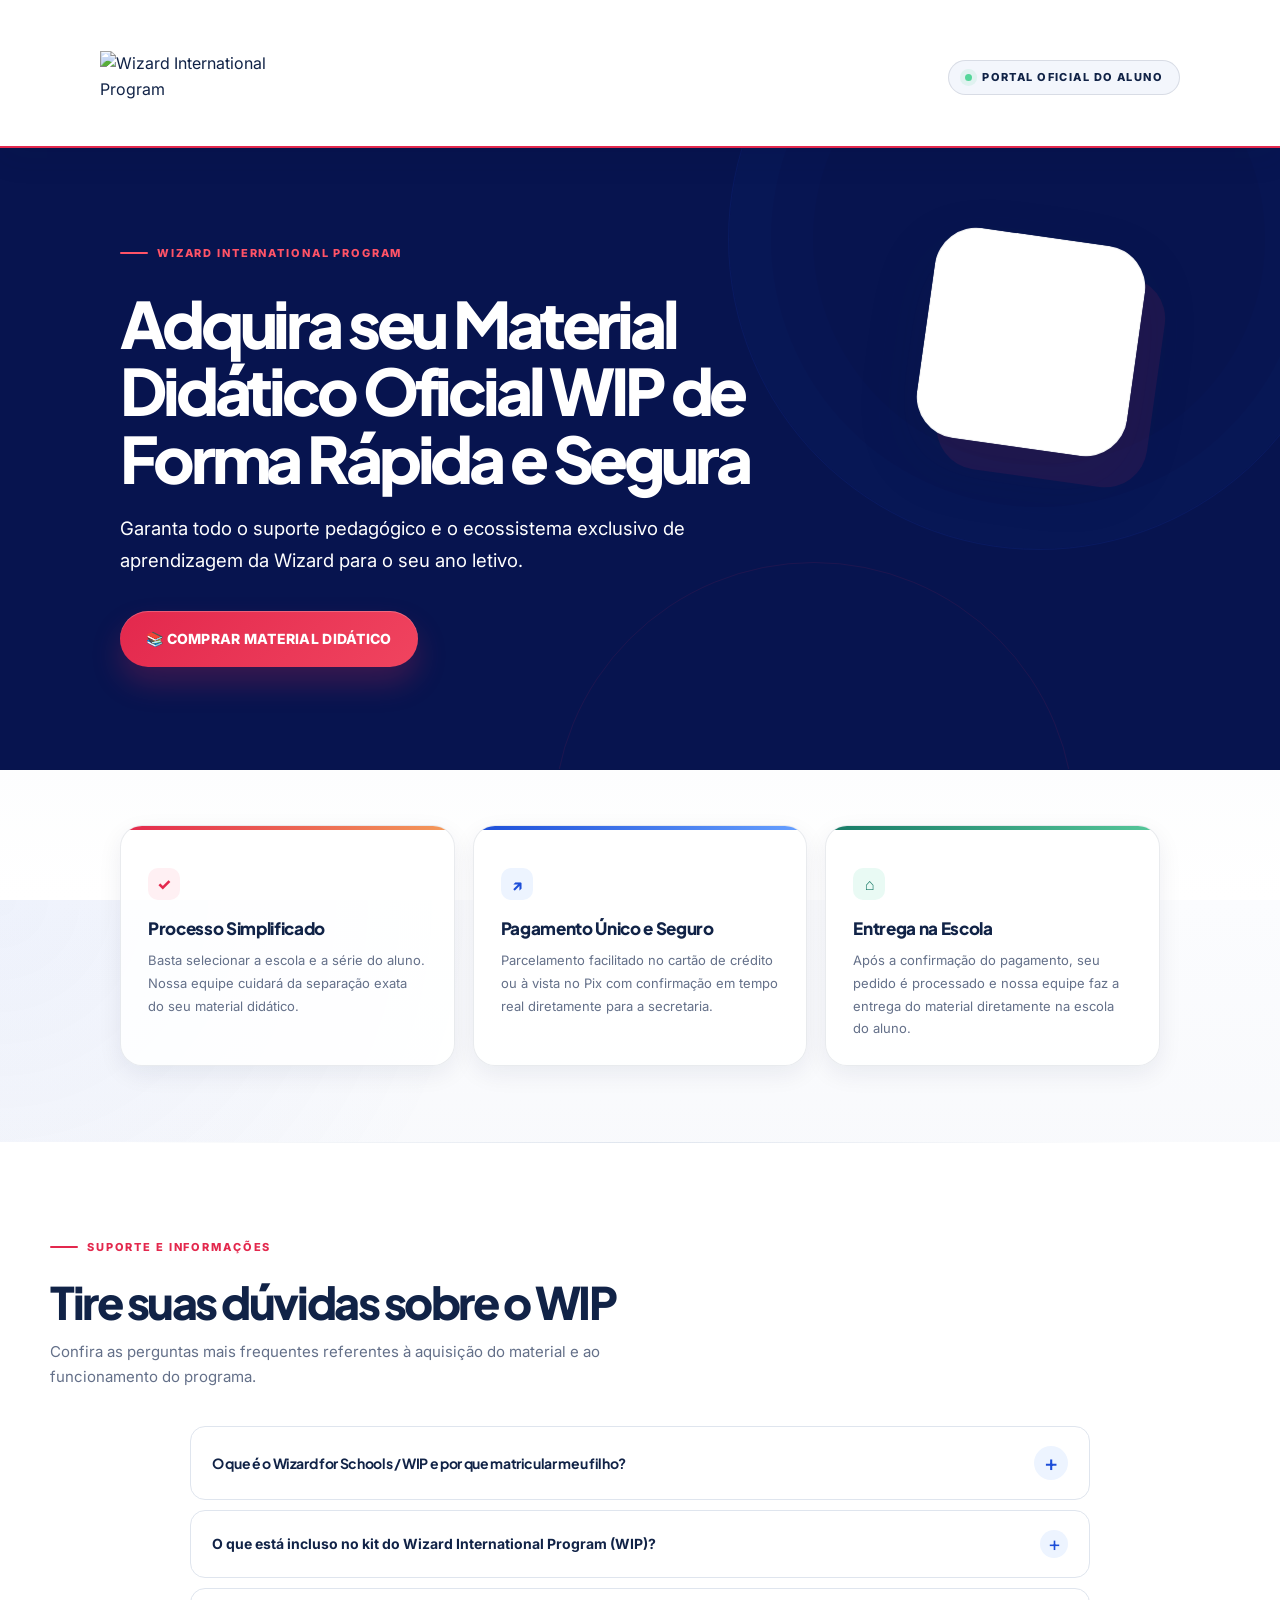
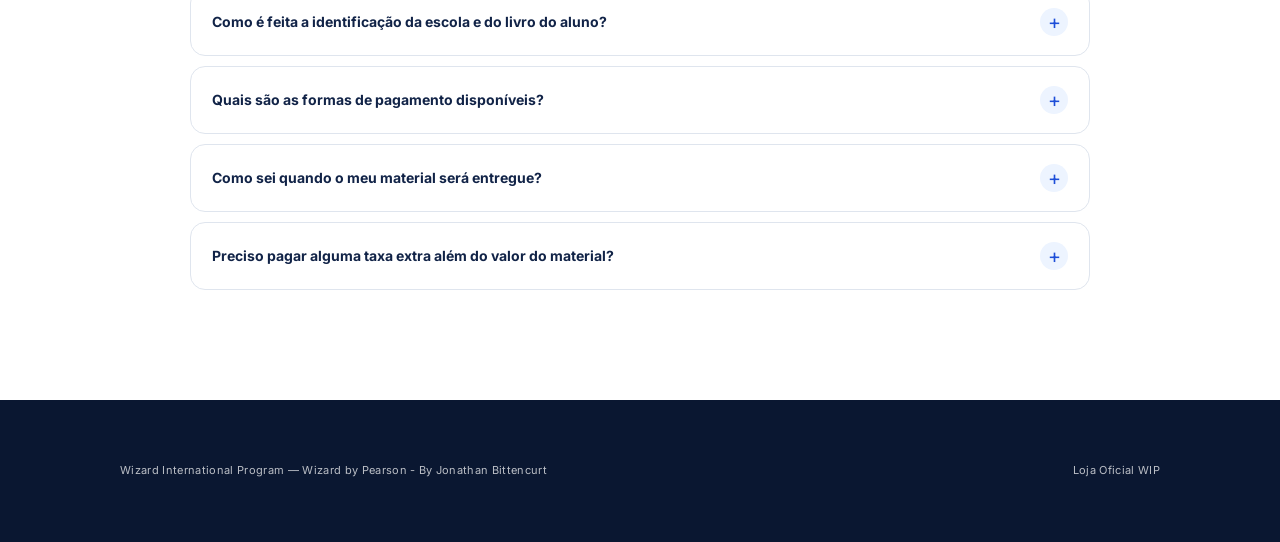
==== commit fc98c897: "Atualiza páginas Wizard e WIP" ====
--- a/compramatricula.html
+++ b/compramatricula.html
@@ -1,5 +1,30 @@
 <!DOCTYPE html>
 <html lang="pt-BR">
+<style>
+  .hero-landing {
+    background: #07144f !important;
+    color: #ffffff !important;
+  }
+
+  .hero-landing h1 {
+    color: #ffffff !important;
+  }
+
+  .hero-landing p {
+    color: #ffffff !important;
+  }
+
+  .hero-landing .eyebrow {
+    color: #ff5367 !important;
+  }
+header .logo img {
+  width: 180px !important;
+  height: auto !important;
+  max-width: none !important;
+}
+
+
+</style>
 
 <head>
   <meta charset="UTF-8">
@@ -12,27 +37,33 @@
     rel="stylesheet">
   <style>
     /* Landing Page Styles */
-    .hero-landing {
-      padding: 60px 20px 80px;
-      background: linear-gradient(180deg, #f8fafc 0%, #ffffff 100%);
-      text-align: center;
-      border-bottom: 1px solid var(--line);
-    }
-
-    .hero-landing h1 {
-      font-size: 36px;
-      color: var(--navy);
-      line-height: 1.25;
-      max-width: 720px;
-      margin: 16px auto;
-    }
-
-    .hero-landing p {
-      font-size: 18px;
-      color: var(--gray);
-      max-width: 600px;
-      margin: 0 auto 32px;
-    }
+.hero-landing {
+  background:
+    radial-gradient(
+      circle at 88% 18%,
+      rgba(229, 28, 53, 0.22),
+      transparent 28%
+    ),
+    linear-gradient(
+      125deg,
+      #07144f 0%,
+      #0b2777 64%,
+      #123894 100%
+    );
+}
+
+.hero-landing h1 {
+  color: #ffffff;
+}
+
+.hero-landing p {
+  color: rgba(255, 255, 255, 0.82);
+}
+
+.hero-landing .eyebrow {
+  color: #ff5367;
+}
+
 
     .cta-button {
       display: inline-block;
--- a/styles.css
+++ b/styles.css
@@ -2863,3 +2863,91 @@
     padding: 17px 16px !important;
   }
 }
+/* ============================================================
+   CORREÇÃO FINAL MOBILE — LOGO E HERO
+   Cole este bloco depois de todas as regras do seu styles.css
+   ============================================================ */
+
+@media (max-width: 640px) {
+  /* Cabeçalho em uma única linha */
+  header {
+    padding: 0 !important;
+    min-height: 86px !important;
+    border-bottom: 0 !important;
+  }
+
+  header .wrap,
+  .nav {
+    width: calc(100% - 32px) !important;
+    min-height: 86px !important;
+    padding: 8px 0 !important;
+    flex-direction: row !important;
+    align-items: center !important;
+    justify-content: space-between !important;
+    gap: 12px !important;
+  }
+
+  .logo {
+    display: inline-flex !important;
+    flex: 0 1 auto !important;
+    min-width: 0 !important;
+    min-height: 70px !important;
+    height: 70px !important;
+    align-items: center !important;
+  }
+
+  .logo img,
+  .logo-img {
+    display: block !important;
+    width: auto !important;
+    height: 70px !important;
+    max-width: 190px !important;
+    max-height: 70px !important;
+    object-fit: contain !important;
+  }
+
+  .track-pill {
+    flex: 0 0 auto !important;
+    padding: 8px 10px !important;
+    font-size: 8px !important;
+    letter-spacing: 0.06em !important;
+    white-space: nowrap !important;
+  }
+
+  .track-pill::before {
+    display: none !important;
+  }
+
+  /* Remove a logo flutuante no celular para não cobrir o botão */
+  .hero-landing .wrap::after {
+    display: none !important;
+  }
+
+  .hero-landing {
+    padding: 52px 0 58px !important;
+  }
+
+  .hero-landing h1,
+  .hero-landing p {
+    max-width: 100% !important;
+  }
+
+  .hero-landing h1 {
+    font-size: clamp(2.15rem, 10.5vw, 3.1rem) !important;
+    line-height: 1.08 !important;
+  }
+
+  .hero-landing p {
+    font-size: 14px !important;
+    line-height: 1.65 !important;
+  }
+
+  .cta-button {
+    position: relative !important;
+    z-index: 2 !important;
+    width: 100% !important;
+    min-height: 52px !important;
+    padding: 15px 16px !important;
+    font-size: 11px !important;
+  }
+}
